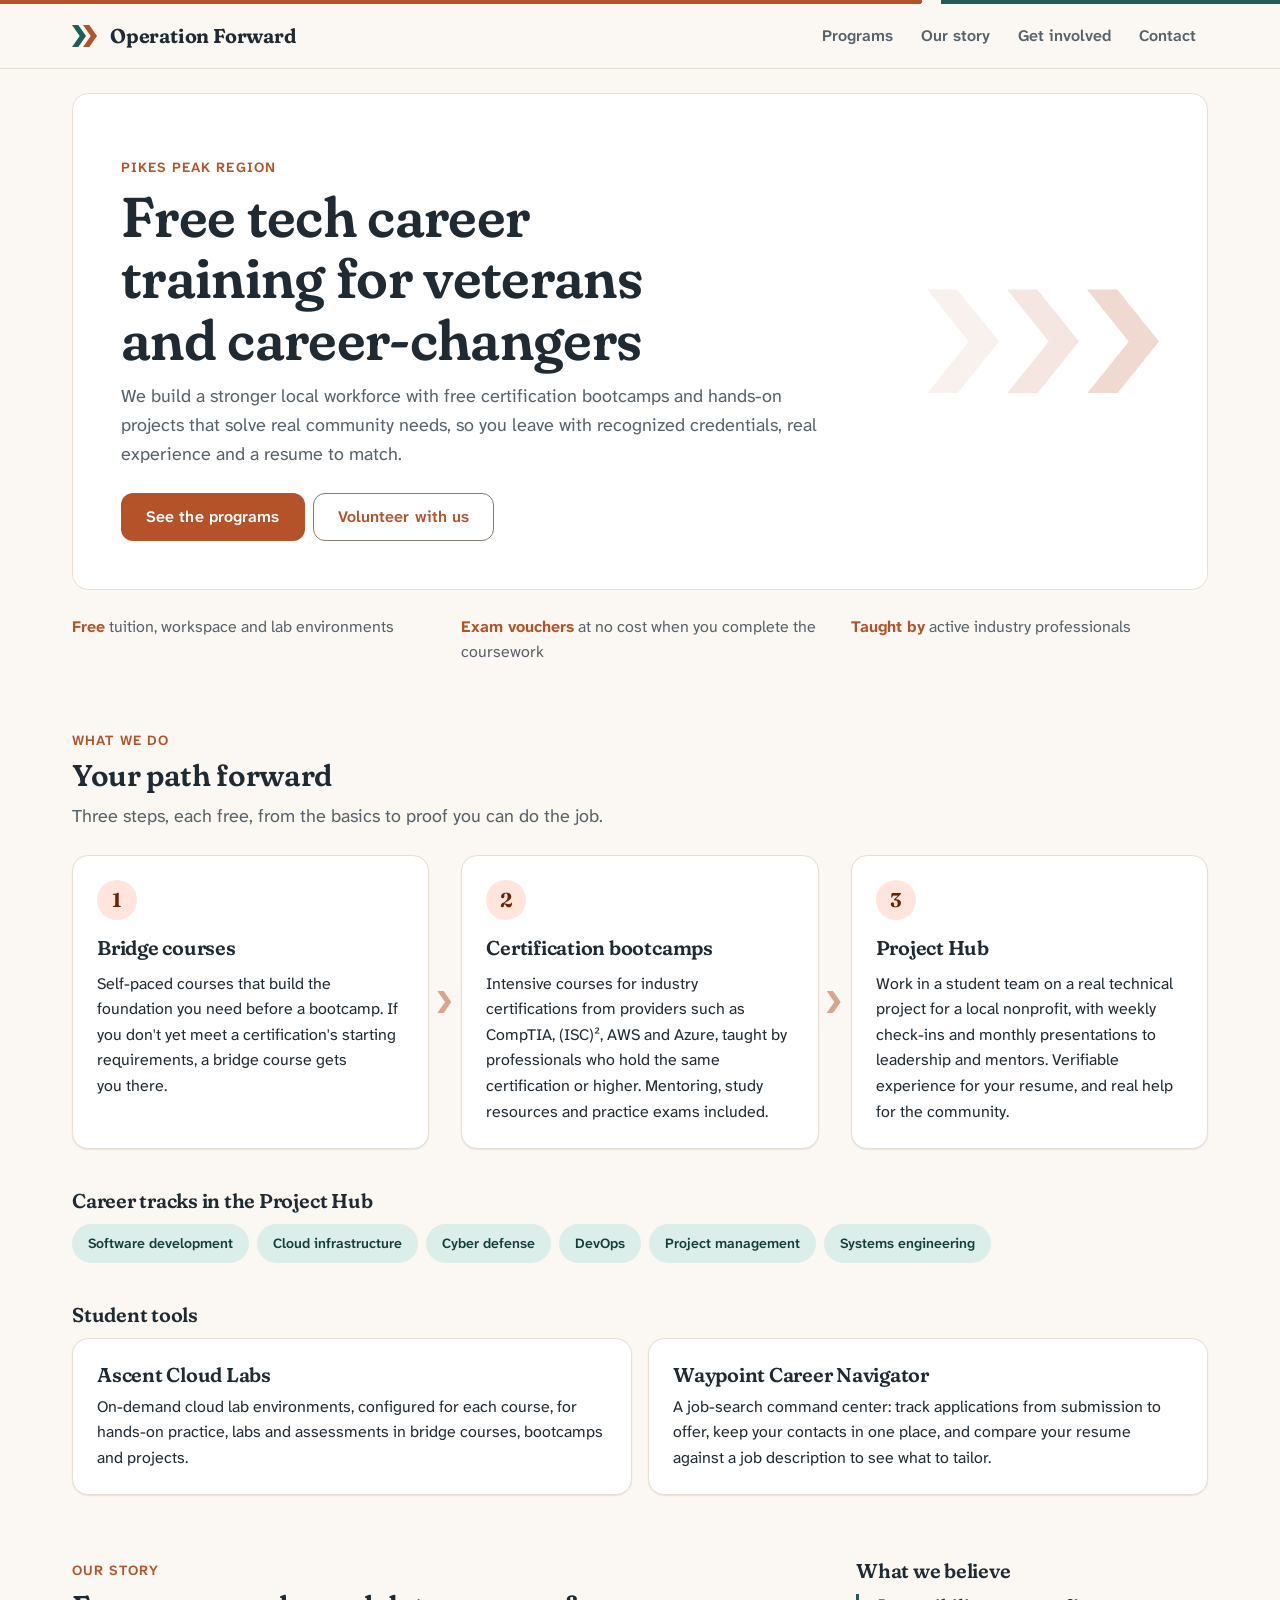
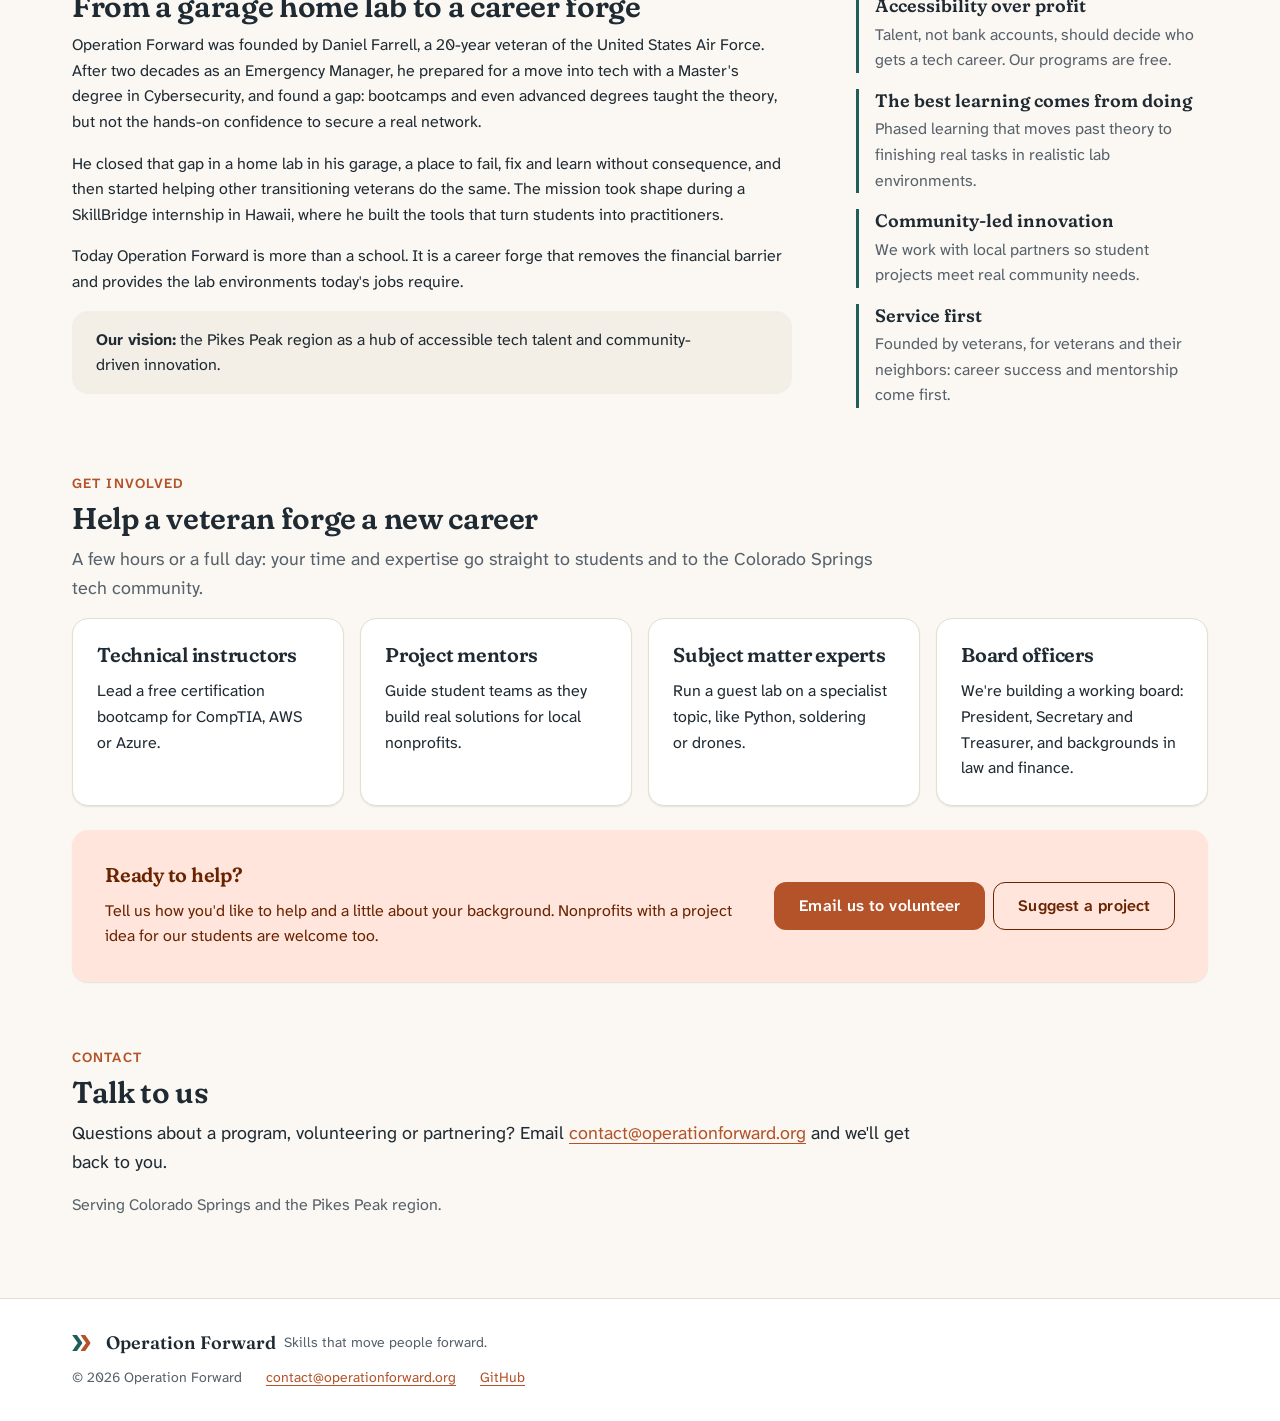
==== index.html @ 0c2f40a9 "Operation Forward website One page in the charity's design system (tokens, components and fonts copi" ====
<!doctype html>
<html lang="en">
<head>
<meta charset="utf-8">
<meta name="viewport" content="width=device-width, initial-scale=1">
<meta http-equiv="Content-Security-Policy" content="default-src 'self'; img-src 'self'; style-src 'self'; font-src 'self'; base-uri 'self'; form-action 'none'">
<title>Operation Forward: free tech career training for veterans</title>
<meta name="description" content="Operation Forward offers free, career-focused technology training to veterans and career-changers in the Pikes Peak region: bridge courses, certification bootcamps and real projects for local nonprofits.">
<meta name="theme-color" content="#FBF8F3" media="(prefers-color-scheme: light)">
<meta name="theme-color" content="#13171B" media="(prefers-color-scheme: dark)">
<meta property="og:type" content="website">
<meta property="og:site_name" content="Operation Forward">
<meta property="og:title" content="Operation Forward: free tech career training for veterans">
<meta property="og:description" content="Free bridge courses, certification bootcamps and real community projects for veterans and career-changers in the Pikes Peak region.">
<meta property="og:image" content="https://operation-forward.github.io/assets/social-card.png">
<meta property="og:image:width" content="1200">
<meta property="og:image:height" content="630">
<meta name="twitter:card" content="summary_large_image">
<link rel="icon" href="favicon.ico" sizes="any">
<link rel="icon" href="assets/app-icon.svg" type="image/svg+xml">
<link rel="apple-touch-icon" href="assets/apple-touch-icon.png">
<link rel="preload" href="assets/fonts/fraunces-latin.woff2" as="font" type="font/woff2" crossorigin>
<link rel="preload" href="assets/fonts/atkinson-next-latin.woff2" as="font" type="font/woff2" crossorigin>
<link rel="stylesheet" href="assets/tokens.css">
<link rel="stylesheet" href="assets/components.css">
<link rel="stylesheet" href="assets/site.css">
</head>
<body>
<a class="skip" href="#main">Skip to content</a>

<header class="lms-header">
  <div class="bar">
    <a class="lms-brand" href="./" aria-label="Operation Forward, home">
      <span class="lms-mark" aria-hidden="true"></span>
      <span class="lms-wordmark">Operation Forward</span>
    </a>
    <nav class="lms-nav" aria-label="Main">
      <ul>
        <li><a href="#programs">Programs</a></li>
        <li><a href="#story">Our story</a></li>
        <li><a href="#get-involved">Get involved</a></li>
        <li><a href="#contact">Contact</a></li>
      </ul>
    </nav>
  </div>
</header>

<main id="main">
  <div class="lms-container">
    <section class="lms-page-header hero" aria-labelledby="title">
      <span class="motif" aria-hidden="true"><i></i><i></i><i></i></span>
      <div class="text">
        <p class="eyebrow">Pikes Peak region</p>
        <h1 id="title" class="display">Free tech career training for veterans and career-changers</h1>
        <p class="lead">We build a stronger local workforce with free certification bootcamps and hands-on
          projects that solve real community needs, so you leave with recognized credentials, real
          experience and a resume to match.</p>
      </div>
      <div class="actions">
        <a class="lms-btn filled big" href="#programs">See the programs</a>
        <a class="lms-btn outlined big" href="#get-involved">Volunteer with us</a>
      </div>
    </section>

    <ul class="facts" aria-label="At a glance">
      <li><strong>Free</strong> tuition, workspace and lab environments</li>
      <li><strong>Exam vouchers</strong> at no cost when you complete the coursework</li>
      <li><strong>Taught by</strong> active industry professionals</li>
    </ul>

    <section id="programs" class="block" aria-labelledby="programs-title">
      <p class="lms-eyebrow">What we do</p>
      <h2 id="programs-title">Your path forward</h2>
      <p class="intro">Three steps, each free, from the basics to proof you can do the job.</p>
      <ol class="path">
        <li class="lms-card step">
          <span class="num" aria-hidden="true">1</span>
          <h3>Bridge courses</h3>
          <p>Self-paced courses that build the foundation you need before a bootcamp. If you don't yet
            meet a certification's starting requirements, a bridge course gets you there.</p>
        </li>
        <li class="lms-card step">
          <span class="num" aria-hidden="true">2</span>
          <h3>Certification bootcamps</h3>
          <p>Intensive courses for industry certifications from providers such as CompTIA, (ISC)², AWS
            and Azure, taught by professionals who hold the same certification or higher. Mentoring,
            study resources and practice exams included.</p>
        </li>
        <li class="lms-card step">
          <span class="num" aria-hidden="true">3</span>
          <h3>Project Hub</h3>
          <p>Work in a student team on a real technical project for a local nonprofit, with weekly
            check-ins and monthly presentations to leadership and mentors. Verifiable experience for your resume,
            and real help for the community.</p>
        </li>
      </ol>

      <div class="tracks">
        <h3>Career tracks in the Project Hub</h3>
        <ul class="chips">
          <li>Software development</li>
          <li>Cloud infrastructure</li>
          <li>Cyber defense</li>
          <li>DevOps</li>
          <li>Project management</li>
          <li>Systems engineering</li>
        </ul>
      </div>

      <div class="tools">
        <h3>Student tools</h3>
        <div class="grid two">
          <article class="lms-card">
            <h4>Ascent Cloud Labs</h4>
            <p>On-demand cloud lab environments, configured for each course, for hands-on practice,
              labs and assessments in bridge courses, bootcamps and projects.</p>
          </article>
          <article class="lms-card">
            <h4>Waypoint Career Navigator</h4>
            <p>A job-search command center: track applications from submission to offer, keep your
              contacts in one place, and compare your resume against a job description to see what
              to tailor.</p>
          </article>
        </div>
      </div>
    </section>

    <section id="story" class="block split" aria-labelledby="story-title">
      <div class="lms-prose">
        <p class="lms-eyebrow">Our story</p>
        <h2 id="story-title">From a garage home lab to a career forge</h2>
        <p>Operation Forward was founded by Daniel Farrell, a 20-year veteran of the United States Air
          Force. After two decades as an Emergency Manager, he prepared for a move into tech with a
          Master's degree in Cybersecurity, and found a gap: bootcamps and even advanced degrees taught
          the theory, but not the hands-on confidence to secure a real network.</p>
        <p>He closed that gap in a home lab in his garage, a place to fail, fix and learn without
          consequence, and then started helping other transitioning veterans do the same. The mission
          took shape during a SkillBridge internship in Hawaii, where he built the tools that turn
          students into practitioners.</p>
        <p>Today Operation Forward is more than a school. It is a career forge that removes the
          financial barrier and provides the lab environments today's jobs require.</p>
        <p class="vision"><strong>Our vision:</strong> the Pikes Peak region as a hub of accessible tech
          talent and community-driven innovation.</p>
      </div>
      <div class="values">
        <h3>What we believe</h3>
        <dl>
          <div><dt>Accessibility over profit</dt><dd>Talent, not bank accounts, should decide who gets a tech career. Our programs are free.</dd></div>
          <div><dt>The best learning comes from doing</dt><dd>Phased learning that moves past theory to finishing real tasks in realistic lab environments.</dd></div>
          <div><dt>Community-led innovation</dt><dd>We work with local partners so student projects meet real community needs.</dd></div>
          <div><dt>Service first</dt><dd>Founded by veterans, for veterans and their neighbors: career success and mentorship come first.</dd></div>
        </dl>
      </div>
    </section>

    <section id="get-involved" class="block" aria-labelledby="involved-title">
      <p class="lms-eyebrow">Get involved</p>
      <h2 id="involved-title">Help a veteran forge a new career</h2>
      <p class="intro">A few hours or a full day: your time and expertise go straight to students and to
        the Colorado Springs tech community.</p>
      <div class="grid four">
        <article class="lms-card">
          <h3>Technical instructors</h3>
          <p>Lead a free certification bootcamp for CompTIA, AWS or Azure.</p>
        </article>
        <article class="lms-card">
          <h3>Project mentors</h3>
          <p>Guide student teams as they build real solutions for local nonprofits.</p>
        </article>
        <article class="lms-card">
          <h3>Subject matter experts</h3>
          <p>Run a guest lab on a specialist topic, like Python, soldering or drones.</p>
        </article>
        <article class="lms-card">
          <h3>Board officers</h3>
          <p>We're building a working board: President, Secretary and Treasurer, and backgrounds in law
            and finance.</p>
        </article>
      </div>
      <div class="cta lms-card">
        <div>
          <h3>Ready to help?</h3>
          <p>Tell us how you'd like to help and a little about your background. Nonprofits with a project
            idea for our students are welcome too.</p>
        </div>
        <div class="actions">
          <a class="lms-btn filled big" href="mailto:contact@operationforward.org?subject=Volunteering%20with%20Operation%20Forward">Email us to volunteer</a>
          <a class="lms-btn outlined big" href="mailto:contact@operationforward.org?subject=Project%20idea%20for%20the%20Project%20Hub">Suggest a project</a>
        </div>
      </div>
    </section>

    <section id="contact" class="block contact" aria-labelledby="contact-title">
      <p class="lms-eyebrow">Contact</p>
      <h2 id="contact-title">Talk to us</h2>
      <p class="big">Questions about a program, volunteering or partnering? Email
        <a href="mailto:contact@operationforward.org">contact@operationforward.org</a> and we'll get back
        to you.</p>
      <p class="lms-muted">Serving Colorado Springs and the Pikes Peak region.</p>
    </section>
  </div>
</main>

<footer class="lms-footer">
  <div class="inner">
    <div class="brand">
      <span class="lms-mark small" aria-hidden="true"></span>
      <span>Operation Forward</span>
      <span class="tagline">Skills that move people forward.</span>
    </div>
    <div class="meta">
      <span>© 2026 Operation Forward</span>
      <a href="mailto:contact@operationforward.org">contact@operationforward.org</a>
      <a href="https://github.com/Operation-Forward">GitHub</a>
    </div>
  </div>
</footer>
</body>
</html>
---- assets/tokens.css ----
/* Operation Forward: generated from system/tokens.json. Do not edit; change tokens.json and regenerate. */

@font-face { font-family: 'Fraunces'; font-style: normal; font-weight: 300 800; font-display: swap; src: url('fonts/fraunces-latin.woff2') format('woff2'); }
@font-face { font-family: 'Atkinson Hyperlegible Next'; font-style: normal; font-weight: 200 800; font-display: swap; src: url('fonts/atkinson-next-latin.woff2') format('woff2'); }
@font-face { font-family: 'Atkinson Hyperlegible Next'; font-style: italic; font-weight: 200 800; font-display: swap; src: url('fonts/atkinson-next-italic-latin.woff2') format('woff2'); }
@font-face { font-family: 'Atkinson Hyperlegible Mono'; font-style: normal; font-weight: 200 800; font-display: swap; src: url('fonts/atkinson-mono-latin.woff2') format('woff2'); }

:root, [data-theme="light"] {
  --lms-paper: #fbf8f3;
  --lms-surface: #ffffff;
  --lms-raised: #ffffff;
  --lms-well: #f3eee6;
  --lms-ink: #1f2a33;
  --lms-muted: #56616b;
  --lms-hairline: #e6ded2;
  --lms-outline: #857a6d;
  --lms-secondary: #1f5e5b;
  --lms-on-secondary: #ffffff;
  --lms-secondary-container: #dceeea;
  --lms-on-secondary-container: #123f3c;
  --lms-success: #2f6b4f;
  --lms-success-container: #e4f2ea;
  --lms-warning: #7a4f00;
  --lms-warning-container: #fff4d6;
  --lms-danger: #a12c2c;
  --lms-on-danger: #ffffff;
  --lms-danger-container: #fbe7e4;
  --lms-on-danger-container: #6e1a1a;
  --lms-inverse-surface: #2a343c;
  --lms-inverse-ink: #f4f0ea;
  --lms-accent: #b4532a;
  --lms-on-accent: #ffffff;
  --lms-accent-container: #ffe5db;
  --lms-on-accent-container: #6a2300;
  --lms-inverse-accent: #e58e6c;
  --lms-focus: var(--lms-accent);
  --lms-shadow-1: 0 1px 2px rgba(31, 42, 51, 0.06), 0 1px 1px rgba(31, 42, 51, 0.04);
  --lms-shadow-2: 0 8px 24px -8px rgba(31, 42, 51, 0.18), 0 2px 6px rgba(31, 42, 51, 0.06);
}
@media (prefers-color-scheme: dark) {
  :root:not([data-theme="light"]) {
    --lms-paper: #13171b;
    --lms-surface: #1b2126;
    --lms-raised: #222a30;
    --lms-well: #2a3238;
    --lms-ink: #ece7e0;
    --lms-muted: #a7afb6;
    --lms-hairline: #2e373e;
    --lms-outline: #7f8992;
    --lms-secondary: #7fc6bf;
    --lms-on-secondary: #0e2624;
    --lms-secondary-container: #1d3b39;
    --lms-on-secondary-container: #cdebe6;
    --lms-success: #8acca8;
    --lms-success-container: #1c3328;
    --lms-warning: #f3c46a;
    --lms-warning-container: #3a2d10;
    --lms-danger: #f4a097;
    --lms-on-danger: #3b0d0b;
    --lms-danger-container: #4a1f1c;
    --lms-on-danger-container: #ffdad5;
    --lms-inverse-surface: #ece7e0;
    --lms-inverse-ink: #1f2a33;
    --lms-accent: #e58e6c;
    --lms-on-accent: #13171b;
    --lms-accent-container: #4c2819;
    --lms-on-accent-container: #ffd3c2;
    --lms-inverse-accent: #ac4b22;
    --lms-focus: var(--lms-accent);
    --lms-shadow-1: 0 1px 2px rgba(31, 42, 51, 0.06), 0 1px 1px rgba(31, 42, 51, 0.04);
    --lms-shadow-2: 0 8px 24px -8px rgba(31, 42, 51, 0.18), 0 2px 6px rgba(31, 42, 51, 0.06);
    color-scheme: dark;
  }
}
:root[data-theme="dark"] {
  --lms-paper: #13171b;
  --lms-surface: #1b2126;
  --lms-raised: #222a30;
  --lms-well: #2a3238;
  --lms-ink: #ece7e0;
  --lms-muted: #a7afb6;
  --lms-hairline: #2e373e;
  --lms-outline: #7f8992;
  --lms-secondary: #7fc6bf;
  --lms-on-secondary: #0e2624;
  --lms-secondary-container: #1d3b39;
  --lms-on-secondary-container: #cdebe6;
  --lms-success: #8acca8;
  --lms-success-container: #1c3328;
  --lms-warning: #f3c46a;
  --lms-warning-container: #3a2d10;
  --lms-danger: #f4a097;
  --lms-on-danger: #3b0d0b;
  --lms-danger-container: #4a1f1c;
  --lms-on-danger-container: #ffdad5;
  --lms-inverse-surface: #ece7e0;
  --lms-inverse-ink: #1f2a33;
  --lms-accent: #e58e6c;
  --lms-on-accent: #13171b;
  --lms-accent-container: #4c2819;
  --lms-on-accent-container: #ffd3c2;
  --lms-inverse-accent: #ac4b22;
  --lms-focus: var(--lms-accent);
  --lms-shadow-1: 0 1px 2px rgba(31, 42, 51, 0.06), 0 1px 1px rgba(31, 42, 51, 0.04);
  --lms-shadow-2: 0 8px 24px -8px rgba(31, 42, 51, 0.18), 0 2px 6px rgba(31, 42, 51, 0.06);
  color-scheme: dark;
}

:root {
  --lms-space-1: 4px;
  --lms-space-2: 8px;
  --lms-space-3: 12px;
  --lms-space-4: 16px;
  --lms-space-5: 20px;
  --lms-space-6: 24px;
  --lms-space-8: 32px;
  --lms-space-10: 40px;
  --lms-space-12: 48px;
  --lms-space-16: 64px;
  --lms-gutter: 16px;
  --lms-header-h: 69px;
  --lms-player-bar-h: 60px;
  --lms-radius-card: 16px;
  --lms-radius-control: 10px;
  --button-shape: 12px;
  --dialog-shape: 20px;
  --focus-shape: 8px;
  --pill: 999px;
  --lms-measure: 72ch;
  --lms-form: 40rem;
  --lms-task: 76rem;
  --lms-page: clamp(1200px, 83.333vw, 2200px);
  --lms-text-xs: 0.8125rem;
  --lms-text-sm: 0.875rem;
  --lms-text-base: 1rem;
  --lms-text-md: 1.125rem;
  --lms-text-lg: 1.25rem;
  --lms-text-xl: 1.5rem;
  --lms-text-2xl: clamp(1.625rem, 1.4rem + 0.8vw, 1.875rem);
  --lms-text-3xl: clamp(2rem, 1.6rem + 1.4vw, 2.625rem);
  --lms-text-4xl: clamp(2.5rem, 1.9rem + 2.4vw, 3.5rem);
  --font-display: Fraunces, Georgia, 'Times New Roman', serif;
  --font-body: 'Atkinson Hyperlegible Next', system-ui, -apple-system, 'Segoe UI', sans-serif;
  --font-mono: 'Atkinson Hyperlegible Mono', ui-monospace, 'SFMono-Regular', Menlo, monospace;
}
.display { font-family: var(--font-display); font-size: 56px; line-height: 1.15; font-weight: 600; letter-spacing: -0.012em; }
.h1 { font-family: var(--font-display); font-size: 42px; line-height: 1.15; font-weight: 600; letter-spacing: -0.012em; }
.h2 { font-family: var(--font-display); font-size: 30px; line-height: 1.15; font-weight: 600; letter-spacing: -0.012em; }
.h3 { font-family: var(--font-display); font-size: 24px; line-height: 1.15; font-weight: 600; letter-spacing: -0.012em; }
.h4 { font-family: var(--font-display); font-size: 20px; line-height: 1.15; font-weight: 600; letter-spacing: -0.012em; }
.wordmark { font-family: var(--font-display); font-size: 20px; line-height: 1.1; font-weight: 650; letter-spacing: -0.01em; }
.lead { font-family: var(--font-body); font-size: 18px; line-height: 1.6; font-weight: 400; }
.body { font-family: var(--font-body); font-size: 16px; line-height: 1.6; font-weight: 400; }
.small { font-family: var(--font-body); font-size: 14px; line-height: 1.5; font-weight: 400; }
.eyebrow { font-family: var(--font-body); font-size: 14px; line-height: 1.4; font-weight: 600; letter-spacing: 0.08em; }
.caption { font-family: var(--font-body); font-size: 13px; line-height: 1.4; font-weight: 700; letter-spacing: 0.06em; }
.code { font-family: var(--font-mono); font-size: 15.2px; line-height: 1.6; font-weight: 400; }
---- assets/components.css ----
/* Operation Forward components.
   Sections marked "from <path>" are copied from Operation-Forward/opfor-lms-frontend@8ac8485 with :host turned into a class.
   Sections marked "rendition" are hand-written static renditions of the Angular Material components as the LMS themes them
   (src/styles/_theme.scss), for pages built without Angular. */

/* ---- Variables the copied rules use (tokens.css supplies colours, spacing, radii, shadows, widths, text sizes) ---- */
:root {
  --lms-font-body: var(--font-body);
  --lms-font-display: var(--font-display);
  --lms-font-mono: var(--font-mono);
  --lms-ease: cubic-bezier(0.2, 0, 0, 1);
  --lms-dur-fast: 150ms;
  --lms-dur: 200ms;
  --lms-dur-slow: 250ms;
}
@media (min-width: 600px) { :root { --lms-gutter: 24px; } }
@media (min-width: 1024px) { :root { --lms-gutter: 32px; } }
@media (min-width: 1680px) { :root { --lms-gutter: 48px; } }
@media (min-width: 2400px) { :root { --lms-gutter: 64px; font-size: 106.25%; } }

/* ---- Base, from src/styles/_base.scss ---- */
*, *::before, *::after { box-sizing: border-box; }
html { -webkit-text-size-adjust: 100%; text-size-adjust: 100%; }
body { margin: 0; background: var(--lms-paper); color: var(--lms-ink); font: 400 var(--lms-text-base) / 1.6 var(--lms-font-body); -webkit-font-smoothing: antialiased; -moz-osx-font-smoothing: grayscale; font-optical-sizing: auto; }
h1, h2, h3, h4 { margin: 0 0 var(--lms-space-3); color: var(--lms-ink); font-family: var(--lms-font-display); font-weight: 600; font-variation-settings: 'SOFT' 100; line-height: 1.15; letter-spacing: -0.012em; text-wrap: balance; }
h1 { font-size: var(--lms-text-3xl); }
h2 { font-size: var(--lms-text-2xl); }
h3 { font-size: var(--lms-text-xl); }
h4 { font-size: var(--lms-text-lg); }
p { margin: 0 0 var(--lms-space-4); text-wrap: pretty; }
a { color: var(--lms-accent); text-decoration-thickness: 1px; text-underline-offset: 0.2em; }
a:hover { text-decoration-thickness: 2px; }
code, kbd, pre, samp { font-family: var(--lms-font-mono); font-size: 0.95em; }
kbd { display: inline-block; min-width: 1.75em; padding: 0.1em 0.45em; border: 1px solid var(--lms-outline); border-bottom-width: 2px; border-radius: 6px; background: var(--lms-surface); color: var(--lms-ink); text-align: center; line-height: 1.4; }
img { max-width: 100%; }
:focus-visible { outline: 3px solid var(--lms-focus); outline-offset: 2px; }
::selection { background: var(--lms-accent-container); color: var(--lms-on-accent-container); }
@media (prefers-reduced-motion: reduce) {
  *, *::before, *::after { animation-duration: 0.01ms !important; animation-iteration-count: 1 !important; transition-duration: 0.01ms !important; scroll-behavior: auto !important; }
}
.lms-container { max-width: var(--lms-page); margin-inline: auto; padding-inline: var(--lms-gutter); }
.lms-container.narrow { max-width: calc(var(--lms-measure) + 2 * var(--lms-gutter)); }
.lms-container.task { max-width: calc(var(--lms-task) + 2 * var(--lms-gutter)); }
.lms-container.full { max-width: none; }
.lms-stack { display: grid; gap: var(--lms-space-4); }
.lms-card { padding: var(--lms-space-6); border: 1px solid var(--lms-hairline); border-radius: var(--lms-radius-card); background: var(--lms-surface); box-shadow: var(--lms-shadow-1); }
.lms-muted { color: var(--lms-muted); }
.lms-prose { max-width: var(--lms-measure); }
.lms-prose p:last-child { margin-bottom: 0; }
.lms-visually-hidden { position: absolute !important; width: 1px; height: 1px; padding: 0; margin: -1px; overflow: hidden; clip: rect(0, 0, 0, 0); white-space: nowrap; border: 0; }
.lms-settings-row { display: grid; gap: var(--lms-space-4) var(--lms-space-10); padding-block: var(--lms-space-8); border-top: 1px solid var(--lms-hairline); }
.lms-settings-row:first-child { border-top: 0; padding-top: var(--lms-space-4); }
.lms-settings-row > .intro h2 { margin-bottom: var(--lms-space-2); font-size: var(--lms-text-lg); }
.lms-settings-row > .intro p { margin: 0; color: var(--lms-muted); font-size: var(--lms-text-sm); }
.lms-settings-row > .fields { display: grid; gap: var(--lms-space-4); align-content: start; min-width: 0; }
@media (min-width: 900px) { .lms-settings-row { grid-template-columns: minmax(0, 20rem) minmax(0, var(--lms-form)); } }
.lms-form { display: grid; gap: var(--lms-space-4); max-width: var(--lms-form); }
.lms-form-actions { display: flex; flex-wrap: wrap; align-items: center; gap: var(--lms-space-3); }

/* ---- Header and footer, from src/app/layout/shell.scss ---- */
.lms-header { position: sticky; top: 0; z-index: 100; background: color-mix(in srgb, var(--lms-paper) 88%, transparent); backdrop-filter: saturate(1.4) blur(10px); border-bottom: 1px solid var(--lms-hairline); }
/* Signature band: accent stripe with a forward-chevron cut into the teal tail. */
.lms-header::before { content: ''; display: block; height: 4px; background: linear-gradient(100deg, var(--lms-accent) 0 72%, transparent 72% 73.5%, var(--lms-secondary) 73.5%); }
.lms-header .bar { display: flex; align-items: center; gap: var(--lms-space-2); max-width: var(--lms-page); min-height: 64px; margin-inline: auto; padding-inline: var(--lms-gutter); }
.lms-brand { display: inline-flex; align-items: center; gap: var(--lms-space-3); min-height: 44px; margin-inline-end: var(--lms-space-4); color: var(--lms-ink); text-decoration: none; }
.lms-wordmark { font: 650 1.25rem / 1.1 var(--lms-font-display); font-variation-settings: 'SOFT' 100; letter-spacing: -0.01em; }
.lms-mark { position: relative; flex: none; width: 26px; height: 22px; }
.lms-mark::before, .lms-mark::after { content: ''; position: absolute; inset-block: 0; width: 14px; clip-path: polygon(0 0, 45% 0, 100% 50%, 45% 100%, 0 100%, 55% 50%); }
.lms-mark::before { left: 0; background: var(--lms-secondary); }
.lms-mark::after { left: 11px; background: var(--lms-accent); }
.lms-mark.small { transform: scale(0.75); transform-origin: left center; }
.lms-nav ul { display: flex; gap: var(--lms-space-1); margin: 0; padding: 0; list-style: none; }
.lms-nav a { position: relative; display: inline-flex; align-items: center; gap: var(--lms-space-2); min-height: 44px; padding-inline: var(--lms-space-3); border-radius: var(--lms-radius-control); color: var(--lms-muted); font-weight: 600; text-decoration: none; transition: color var(--lms-dur-fast) var(--lms-ease), background-color var(--lms-dur-fast) var(--lms-ease); }
.lms-nav a:hover { color: var(--lms-ink); background: var(--lms-well); }
.lms-nav a[aria-current="page"] { color: var(--lms-ink); }
.lms-nav a[aria-current="page"]::after { content: ''; position: absolute; inset-inline: var(--lms-space-3); bottom: -10px; height: 3px; border-radius: 3px 3px 0 0; background: var(--lms-accent); }
.lms-header .actions { display: flex; align-items: center; gap: var(--lms-space-1); margin-inline-start: auto; }
.lms-footer { border-top: 1px solid var(--lms-hairline); background: var(--lms-surface); color: var(--lms-muted); font-size: var(--lms-text-sm); }
.lms-footer .inner { display: grid; gap: var(--lms-space-3); max-width: var(--lms-page); margin-inline: auto; padding: var(--lms-space-8) var(--lms-gutter); }
.lms-footer .brand { display: flex; flex-wrap: wrap; align-items: center; gap: var(--lms-space-2); color: var(--lms-ink); font: 600 var(--lms-text-md) / 1.3 var(--lms-font-display); }
.lms-footer .tagline { color: var(--lms-muted); font: 400 var(--lms-text-sm) / 1.4 var(--lms-font-body); }
.lms-footer .meta { display: flex; flex-wrap: wrap; align-items: center; gap: var(--lms-space-2) var(--lms-space-6); }

/* ---- Page header, from src/app/shared/page-header.ts ---- */
.lms-page-header { position: relative; display: flex; flex-wrap: wrap; align-items: flex-end; justify-content: space-between; gap: var(--lms-space-4); padding-block: var(--lms-space-8) var(--lms-space-6); }
.lms-page-header.hero { padding: var(--lms-space-10) var(--lms-space-6) var(--lms-space-8); margin-block-start: var(--lms-space-6); border-radius: var(--lms-radius-card); background: var(--lms-surface); border: 1px solid var(--lms-hairline); overflow: hidden; isolation: isolate; }
.lms-page-header .motif { position: absolute; top: var(--lms-space-6); inset-inline-end: var(--lms-space-6); z-index: -1; display: flex; gap: var(--lms-space-1); }
.lms-page-header .motif i { width: 2.25rem; height: 3.25rem; background: var(--lms-accent); clip-path: polygon(0 0, 42% 0, 100% 50%, 42% 100%, 0 100%, 58% 50%); }
.lms-page-header .motif i:nth-child(1) { opacity: 0.08; }
.lms-page-header .motif i:nth-child(2) { opacity: 0.14; }
.lms-page-header .motif i:nth-child(3) { opacity: 0.22; }
@media (max-width: 599.98px) { .lms-page-header .motif { display: none; } }
.lms-page-header .text { max-width: 72ch; }
.lms-page-header h1 { margin: 0; outline: none; }
.lms-page-header .eyebrow, .lms-eyebrow { margin: 0 0 var(--lms-space-2); font-size: var(--lms-text-sm); font-weight: 600; letter-spacing: 0.08em; text-transform: uppercase; color: var(--lms-accent); }
.lms-page-header .lead { margin: var(--lms-space-3) 0 0; font-size: var(--lms-text-md); color: var(--lms-muted); }
.lms-page-header .actions { display: flex; flex-wrap: wrap; gap: var(--lms-space-2); }

/* ---- Empty state, from src/app/shared/empty-state.ts ---- */
.lms-empty { display: grid; justify-items: center; text-align: center; gap: var(--lms-space-2); padding: var(--lms-space-12) var(--lms-space-6); border: 1px dashed var(--lms-outline); border-radius: var(--lms-radius-card); background: var(--lms-surface); }
.lms-empty .badge { display: grid; place-items: center; width: 56px; height: 56px; margin-block-end: var(--lms-space-2); border-radius: 50%; background: var(--lms-accent-container); color: var(--lms-on-accent-container); }
.lms-empty h2 { margin: 0; font-size: var(--lms-text-xl); }
.lms-empty p { margin: 0; max-width: 48ch; color: var(--lms-muted); }
.lms-empty .actions { display: flex; flex-wrap: wrap; justify-content: center; gap: var(--lms-space-2); margin-block-start: var(--lms-space-3); }

/* ---- Progress, from src/app/shared/progress.ts (the fill width is a <progress> value here, so no inline style) ---- */
progress.lms-progress { appearance: none; display: block; width: 100%; height: 10px; border: 0; border-radius: 999px; background: var(--lms-well); box-shadow: inset 0 0 0 1px var(--lms-outline); overflow: hidden; color: var(--lms-accent); }
progress.lms-progress::-webkit-progress-bar { background: var(--lms-well); border-radius: 999px; }
progress.lms-progress::-webkit-progress-value { background: var(--lms-accent); clip-path: polygon(0 0, calc(100% - 6px) 0, 100% 50%, calc(100% - 6px) 100%, 0 100%); transition: width var(--lms-dur-slow) var(--lms-ease); }
progress.lms-progress::-moz-progress-bar { background: var(--lms-accent); clip-path: polygon(0 0, calc(100% - 6px) 0, 100% 50%, calc(100% - 6px) 100%, 0 100%); }
.lms-progress-label { display: flex; justify-content: space-between; gap: var(--lms-space-3); margin-bottom: var(--lms-space-2); font-size: var(--lms-text-sm); color: var(--lms-muted); font-variant-numeric: tabular-nums; }

/* ---- Pager, from src/app/shared/pager.ts ---- */
.lms-pager { display: flex; flex-wrap: wrap; align-items: center; gap: var(--lms-space-3) var(--lms-space-5); margin-block-start: var(--lms-space-4); color: var(--lms-muted); font-size: var(--lms-text-sm); font-variant-numeric: tabular-nums; }
.lms-pager .size { display: inline-flex; align-items: center; gap: var(--lms-space-2); }
.lms-pager select { min-height: 40px; padding: 0 var(--lms-space-3); border: 1px solid var(--lms-outline); border-radius: var(--lms-radius-control); background: var(--lms-surface); color: var(--lms-ink); font: inherit; }
.lms-pager .buttons { display: flex; flex-wrap: wrap; align-items: center; gap: var(--lms-space-2) var(--lms-space-3); margin-inline-start: auto; }

/* ---- Generated course cover, from src/app/catalog/course-cover.ts (shown when a course has no image; .v1 teal, .v2 warning, .v3 success) ---- */
.lms-cover { position: relative; display: block; aspect-ratio: 16 / 9; overflow: hidden; background: var(--c-bg); color: var(--c-fg); isolation: isolate; container-type: inline-size; --c-bg: var(--lms-accent-container); --c-fg: var(--lms-accent); }
.lms-cover.v1 { --c-bg: var(--lms-secondary-container); --c-fg: var(--lms-secondary); }
.lms-cover.v2 { --c-bg: var(--lms-warning-container); --c-fg: var(--lms-warning); }
.lms-cover.v3 { --c-bg: var(--lms-success-container); --c-fg: var(--lms-success); }
.lms-cover .pattern { position: absolute; inset: 0; opacity: 0.09; background: linear-gradient(135deg, var(--c-fg) 25%, transparent 25%) -24px 0 / 48px 48px, linear-gradient(225deg, var(--c-fg) 25%, transparent 25%) -24px 0 / 48px 48px, linear-gradient(315deg, var(--c-fg) 25%, transparent 25%) 0 0 / 48px 48px, linear-gradient(45deg, var(--c-fg) 25%, transparent 25%) 0 0 / 48px 48px; }
.lms-cover .mark { position: absolute; inset-block-end: 14%; inset-inline-end: 8%; display: flex; gap: 6%; width: 34%; height: 46%; }
.lms-cover .mark i { flex: 1; background: var(--c-fg); clip-path: polygon(0 0, 42% 0, 100% 50%, 42% 100%, 0 100%, 58% 50%); }
.lms-cover .mark i:nth-child(1) { opacity: 0.35; }
.lms-cover .mark i:nth-child(2) { opacity: 0.6; }
.lms-cover .initial { position: absolute; inset-block-start: 10%; inset-inline-start: 7%; font: 600 clamp(2rem, 18cqi, 4.5rem) / 1 var(--lms-font-display); font-variation-settings: 'SOFT' 100; opacity: 0.85; }

/* ---- Course card, from src/app/catalog/course-card.ts ---- */
.lms-course-card { position: relative; display: flex; flex-direction: column; height: 100%; border: 1px solid var(--lms-hairline); border-radius: var(--lms-radius-card); background: var(--lms-surface); box-shadow: var(--lms-shadow-1); overflow: hidden; transition: border-color var(--lms-dur-fast) var(--lms-ease), box-shadow var(--lms-dur) var(--lms-ease), transform var(--lms-dur) var(--lms-ease); }
.lms-course-card:hover { border-color: var(--lms-outline); box-shadow: var(--lms-shadow-2); transform: translateY(-2px); }
.lms-course-card:focus-within { outline: 3px solid var(--lms-focus); outline-offset: 2px; }
@media (prefers-reduced-motion: reduce) { .lms-course-card:hover { transform: none; } }
.lms-course-card .enrolled { position: absolute; top: var(--lms-space-3); inset-inline-start: var(--lms-space-3); display: inline-flex; align-items: center; gap: var(--lms-space-1); padding: 2px var(--lms-space-3) 2px var(--lms-space-2); border-radius: 999px; background: var(--lms-surface); color: var(--lms-success); box-shadow: var(--lms-shadow-1); font-size: var(--lms-text-xs); font-weight: 700; }
.lms-course-card .body { display: flex; flex: 1; flex-direction: column; gap: var(--lms-space-2); padding: var(--lms-space-4) var(--lms-space-5) var(--lms-space-5); }
.lms-course-card .eyebrow { display: flex; flex-wrap: wrap; gap: var(--lms-space-1) var(--lms-space-2); margin: 0; color: var(--lms-muted); font-size: var(--lms-text-xs); font-weight: 700; letter-spacing: 0.06em; text-transform: uppercase; }
.lms-course-card .level { color: var(--lms-accent); }
.lms-course-card h3 { margin: 0; font-size: var(--lms-text-lg); }
.lms-course-card h3 a { color: var(--lms-ink); text-decoration: none; }
.lms-course-card h3 a::after { content: ''; position: absolute; inset: 0; }
.lms-course-card h3 a:focus-visible { outline: none; }
.lms-course-card .summary { display: -webkit-box; margin: 0; overflow: hidden; color: var(--lms-muted); font-size: var(--lms-text-sm); -webkit-line-clamp: 3; -webkit-box-orient: vertical; }
.lms-pace { display: inline-flex; align-self: flex-start; align-items: center; gap: var(--lms-space-1); margin: 0; padding: 1px var(--lms-space-2); border-radius: 999px; background: var(--lms-well); color: var(--lms-muted); font-size: var(--lms-text-xs); font-weight: 700; }
.lms-pace.classes { background: var(--lms-secondary-container); color: var(--lms-on-secondary-container); }
.lms-course-card .facts { display: flex; flex-wrap: wrap; gap: var(--lms-space-1) var(--lms-space-4); margin: auto 0 0; padding: var(--lms-space-2) 0 0; list-style: none; color: var(--lms-muted); font-size: var(--lms-text-sm); }
.lms-course-card .facts li { display: inline-flex; align-items: center; gap: var(--lms-space-1); }
.lms-icon { width: 20px; height: 20px; flex: none; fill: currentColor; }
.lms-icon.sm { width: 16px; height: 16px; }

/* ---- Buttons: rendition of mat-flat / stroked / tonal / text buttons with the LMS overrides (12px shape) ---- */
.lms-btn { display: inline-flex; align-items: center; justify-content: center; gap: var(--lms-space-2); min-height: 40px; padding: 0 var(--lms-space-6); border: 1px solid transparent; border-radius: 12px; background: transparent; color: var(--lms-accent); font: 600 var(--lms-text-sm) / 20px var(--lms-font-body); letter-spacing: 0.006em; text-decoration: none; cursor: pointer; transition: background-color var(--lms-dur-fast) var(--lms-ease), box-shadow var(--lms-dur-fast) var(--lms-ease); }
.lms-btn.filled { background: var(--lms-accent); color: var(--lms-on-accent); }
.lms-btn.filled:hover { box-shadow: var(--lms-shadow-1); background: color-mix(in srgb, var(--lms-accent) 92%, var(--lms-on-accent)); }
.lms-btn.outlined { border-color: var(--lms-outline); }
.lms-btn.outlined:hover, .lms-btn.text:hover { background: color-mix(in srgb, var(--lms-accent) 8%, transparent); }
.lms-btn.tonal { background: var(--lms-secondary-container); color: var(--lms-on-secondary-container); }
.lms-btn.text { padding-inline: var(--lms-space-3); }
.lms-btn.danger.filled { background: var(--lms-danger); color: var(--lms-on-danger); }
.lms-btn.danger.outlined { border-color: var(--lms-danger); color: var(--lms-danger); }
.lms-btn.block { width: 100%; min-height: 48px; font-size: var(--lms-text-base); }
.lms-btn:disabled { background: color-mix(in srgb, var(--lms-ink) 12%, transparent); border-color: transparent; color: color-mix(in srgb, var(--lms-ink) 38%, transparent); cursor: not-allowed; box-shadow: none; }
.lms-icon-btn { display: inline-grid; place-items: center; width: 44px; height: 44px; border: 0; border-radius: 50%; background: transparent; color: var(--lms-muted); cursor: pointer; }
.lms-icon-btn:hover { background: var(--lms-well); color: var(--lms-ink); }

/* ---- Form field: rendition of mat-form-field appearance="outline" (10px shape) ---- */
.lms-field { position: relative; display: grid; gap: 4px; }
.lms-field .box { position: relative; display: flex; align-items: center; min-height: 56px; border: 1px solid var(--lms-outline); border-radius: var(--lms-radius-control); background: var(--lms-surface); }
.lms-field .box:focus-within { border-color: var(--lms-accent); box-shadow: inset 0 0 0 1px var(--lms-accent); }
.lms-field label { position: absolute; top: -9px; inset-inline-start: 12px; padding-inline: 4px; background: var(--lms-surface); color: var(--lms-muted); font-size: 12px; line-height: 16px; }
.lms-field .box:focus-within + label, .lms-field .box:focus-within label { color: var(--lms-accent); }
.lms-field input, .lms-field select, .lms-field textarea { flex: 1; min-width: 0; height: 54px; padding: 0 16px; border: 0; background: transparent; color: var(--lms-ink); font: 400 var(--lms-text-base) / 24px var(--lms-font-body); outline: none; }
.lms-field textarea { height: auto; min-height: 96px; padding-block: 14px; resize: vertical; }
.lms-field .suffix { padding-inline-end: 12px; color: var(--lms-muted); }
.lms-field .hint, .lms-field .error { margin: 0; padding-inline: 16px; font-size: 12px; line-height: 16px; color: var(--lms-muted); }
.lms-field .error { color: var(--lms-danger); font-weight: 600; }
.lms-field.invalid .box { border-color: var(--lms-danger); box-shadow: inset 0 0 0 1px var(--lms-danger); }
.lms-field.invalid label { color: var(--lms-danger); }

/* ---- Chips: rendition of mat-chip-option (filter chips) ---- */
.lms-chips { display: flex; flex-wrap: wrap; gap: var(--lms-space-2); margin: 0; padding: 0; list-style: none; }
.lms-chip { display: inline-flex; align-items: center; gap: var(--lms-space-2); min-height: 32px; padding: 0 12px; border: 1px solid var(--lms-outline); border-radius: 8px; background: transparent; color: var(--lms-muted); font: 600 var(--lms-text-sm) / 20px var(--lms-font-body); cursor: pointer; }
.lms-chip:hover { background: color-mix(in srgb, var(--lms-ink) 6%, transparent); }
.lms-chip[aria-selected="true"] { border-color: transparent; background: var(--lms-secondary-container); color: var(--lms-on-secondary-container); }
.lms-chip .n { font-variant-numeric: tabular-nums; }
.lms-filter-label { margin: 0 0 var(--lms-space-2); color: var(--lms-muted); font-size: var(--lms-text-xs); font-weight: 700; letter-spacing: 0.06em; text-transform: uppercase; }

/* ---- Dialog: rendition of mat-dialog (20px shape, Fraunces title) ---- */
.lms-dialog { width: min(560px, calc(100vw - 32px)); padding: 0; border: 0; border-radius: 20px; background: var(--lms-raised); color: var(--lms-ink); box-shadow: var(--lms-shadow-2); }
.lms-dialog::backdrop { background: rgb(19 23 27 / 50%); }
.lms-dialog form { margin: 0; }
.lms-dialog h2 { margin: 0; padding: var(--lms-space-6) var(--lms-space-6) var(--lms-space-2); font-size: var(--lms-text-xl); }
.lms-dialog .content { padding: 0 var(--lms-space-6); color: var(--lms-muted); }
.lms-dialog .content p { margin: 0; }
.lms-dialog .actions { display: flex; flex-wrap: wrap; justify-content: flex-end; gap: var(--lms-space-2); padding: var(--lms-space-6); }

/* ---- Toast: rendition of mat-snack-bar (12px shape, inverse colours) ---- */
.lms-toast { display: flex; align-items: center; gap: var(--lms-space-3); max-width: 36rem; min-height: 48px; padding: 6px 8px 6px 16px; border-radius: 12px; background: var(--lms-inverse-surface); color: var(--lms-inverse-ink); box-shadow: var(--lms-shadow-2); font-size: var(--lms-text-sm); line-height: 20px; }
.lms-toast p { margin: 0; flex: 1; }
.lms-toast .lms-btn { color: var(--lms-inverse-accent); padding-inline: var(--lms-space-3); }
.lms-toast.error { background: var(--lms-danger-container); color: var(--lms-on-danger-container); }
.lms-toast.error .lms-btn { color: var(--lms-on-danger-container); }

/* ---- Offline banner, from src/app/shared/offline-banner.ts ---- */
.lms-offline { display: flex; align-items: center; justify-content: center; gap: var(--lms-space-2); margin: 0; padding: var(--lms-space-2) var(--lms-space-4); background: var(--lms-warning-container); color: var(--lms-warning); font-weight: 600; text-align: center; }

/* ---- Error state, from src/app/shared/error-state.ts (.gate = a lock notice such as "class not started") ---- */
.lms-error-state { display: flex; gap: var(--lms-space-4); padding: var(--lms-space-6); border-radius: var(--lms-radius-card); background: var(--lms-surface); border: 1px solid var(--lms-hairline); border-inline-start: 4px solid var(--lms-danger); }
.lms-error-state .icon { flex: none; color: var(--lms-danger); }
.lms-error-state.gate { border-inline-start-color: var(--lms-accent); }
.lms-error-state.gate .icon { color: var(--lms-accent); }
.lms-error-state h2 { margin: 0 0 var(--lms-space-1); font-size: var(--lms-text-lg); }
.lms-error-state p { margin: 0; color: var(--lms-muted); }
.lms-error-state .actions { display: flex; flex-wrap: wrap; align-items: center; gap: var(--lms-space-3); margin-block-start: var(--lms-space-4); }
.lms-error-state .ref { font-size: var(--lms-text-sm); color: var(--lms-muted); }

/* ---- Preview frame helper ---- */
.pv { padding: var(--lms-space-6); display: grid; gap: var(--lms-space-5); }
.pv-row { display: flex; flex-wrap: wrap; align-items: center; gap: var(--lms-space-3); }
---- assets/site.css ----
/* Site layout on top of the design system (tokens.css + components.css, copied from
   Operation-Forward/opfor-design). Only what the components don't already cover. */

html { scroll-padding-top: calc(var(--lms-header-h) + var(--lms-space-4)); scroll-behavior: smooth; }

.skip { position: absolute; top: var(--lms-space-2); left: var(--lms-space-2); z-index: 200; padding: var(--lms-space-2) var(--lms-space-4); border-radius: 12px; background: var(--lms-accent); color: var(--lms-on-accent); font-weight: 600; transform: translateY(-200%); }
.skip:focus { transform: none; }

/* Header: brand and nav share a row on wide screens, stack on phones (and stop sticking there). */
.lms-header .bar { flex-wrap: wrap; }
.lms-nav ul { flex-wrap: wrap; }
.lms-nav { margin-inline-start: auto; }
@media (max-width: 719px) {
  .lms-header { position: static; }
  .lms-header .bar { padding-block: var(--lms-space-2); }
  .lms-nav { margin-inline: calc(-1 * var(--lms-space-3)) 0; }
}

/* Hero */
.lms-page-header.hero { flex-direction: column; align-items: flex-start; gap: var(--lms-space-6); padding: var(--lms-space-12) var(--lms-space-6) var(--lms-space-10); }
.lms-page-header h1.display { font-size: clamp(2rem, 1.3rem + 3vw, 3.5rem); line-height: 1.1; max-width: 22ch; }
.lms-page-header .lead { max-width: 60ch; }
@media (min-width: 900px) {
  .lms-page-header.hero { padding: var(--lms-space-16) var(--lms-space-12) var(--lms-space-12); }
  .lms-page-header .motif { top: 50%; inset-inline-end: var(--lms-space-12); transform: translateY(-50%); gap: var(--lms-space-2); }
  .lms-page-header .motif i { width: 4.5rem; height: 6.5rem; }
}
@media (max-width: 599px) { .lms-page-header .motif { display: none; } }

.lms-btn.big { min-height: 48px; font-size: var(--lms-text-base); }

.facts { display: grid; gap: var(--lms-space-3) var(--lms-space-8); margin: var(--lms-space-6) 0 0; padding: 0; list-style: none; color: var(--lms-muted); }
.facts strong { color: var(--lms-accent); }
@media (min-width: 900px) { .facts { grid-template-columns: repeat(3, minmax(0, 1fr)); } }

/* Sections */
.block { padding-block: var(--lms-space-16) 0; }
.block:last-child { padding-block-end: var(--lms-space-16); }
.block h2 { margin-bottom: var(--lms-space-2); }
.intro { max-width: var(--lms-measure); color: var(--lms-muted); font-size: var(--lms-text-md); }
.block h3 { font-size: var(--lms-text-lg); }
.block h4 { margin-bottom: var(--lms-space-2); }
.lms-card p:last-child, .values dd:last-child { margin-bottom: 0; }

.grid { display: grid; gap: var(--lms-space-4); }
@media (min-width: 720px) { .grid.two, .grid.four { grid-template-columns: repeat(2, minmax(0, 1fr)); } }
@media (min-width: 1200px) { .grid.four { grid-template-columns: repeat(4, minmax(0, 1fr)); } }

/* The path: three steps joined by forward chevrons. */
.path { display: grid; gap: var(--lms-space-8); margin: var(--lms-space-6) 0 0; padding: 0; list-style: none; }
.step { position: relative; }
.step .num { display: inline-grid; place-items: center; width: 40px; height: 40px; margin-bottom: var(--lms-space-4); border-radius: var(--pill); background: var(--lms-accent-container); color: var(--lms-on-accent-container); font: 650 var(--lms-text-lg) / 1 var(--lms-font-display); }
@media (min-width: 900px) {
  .path { grid-template-columns: repeat(3, minmax(0, 1fr)); }
  .step:not(:last-child)::after { content: ''; position: absolute; top: 50%; right: calc(-1 * var(--lms-space-8) / 2 - 7px); width: 14px; height: 22px; background: var(--lms-accent); opacity: 0.5; transform: translateY(-50%); clip-path: polygon(0 0, 45% 0, 100% 50%, 45% 100%, 0 100%, 55% 50%); }
}

.tracks, .tools { margin-top: var(--lms-space-10); }
.chips { display: flex; flex-wrap: wrap; gap: var(--lms-space-2); margin: 0; padding: 0; list-style: none; }
.chips li { padding: var(--lms-space-2) var(--lms-space-4); border-radius: var(--pill); background: var(--lms-secondary-container); color: var(--lms-on-secondary-container); font-weight: 600; font-size: var(--lms-text-sm); }

/* Story and values side by side once there is room: wide screens add columns, not longer lines. */
.split { display: grid; gap: var(--lms-space-10); }
@media (min-width: 1100px) { .split { grid-template-columns: minmax(0, var(--lms-measure)) minmax(0, 1fr); align-items: start; gap: var(--lms-space-16); } }
.vision { padding: var(--lms-space-4) var(--lms-space-6); border-radius: var(--lms-radius-card); background: var(--lms-well); }
.values dl { display: grid; gap: var(--lms-space-4); margin: 0; }
.values dl > div { padding-inline-start: var(--lms-space-4); border-inline-start: 3px solid var(--lms-secondary); }
.values dt { font: 600 var(--lms-text-md) / 1.3 var(--lms-font-display); font-variation-settings: 'SOFT' 100; }
.values dd { margin: var(--lms-space-1) 0 0; color: var(--lms-muted); }

.cta { display: grid; gap: var(--lms-space-4); margin-top: var(--lms-space-6); background: var(--lms-accent-container); border-color: transparent; }
.cta h3, .cta p { color: var(--lms-on-accent-container); }
.cta .lms-btn.outlined { color: var(--lms-on-accent-container); border-color: currentColor; }
.cta .actions { display: flex; flex-wrap: wrap; gap: var(--lms-space-2); align-content: center; }
@media (min-width: 900px) { .cta { grid-template-columns: minmax(0, 1fr) auto; align-items: center; padding: var(--lms-space-8); } }

.contact p { max-width: var(--lms-measure); }
.contact .big { font-size: var(--lms-text-md); }
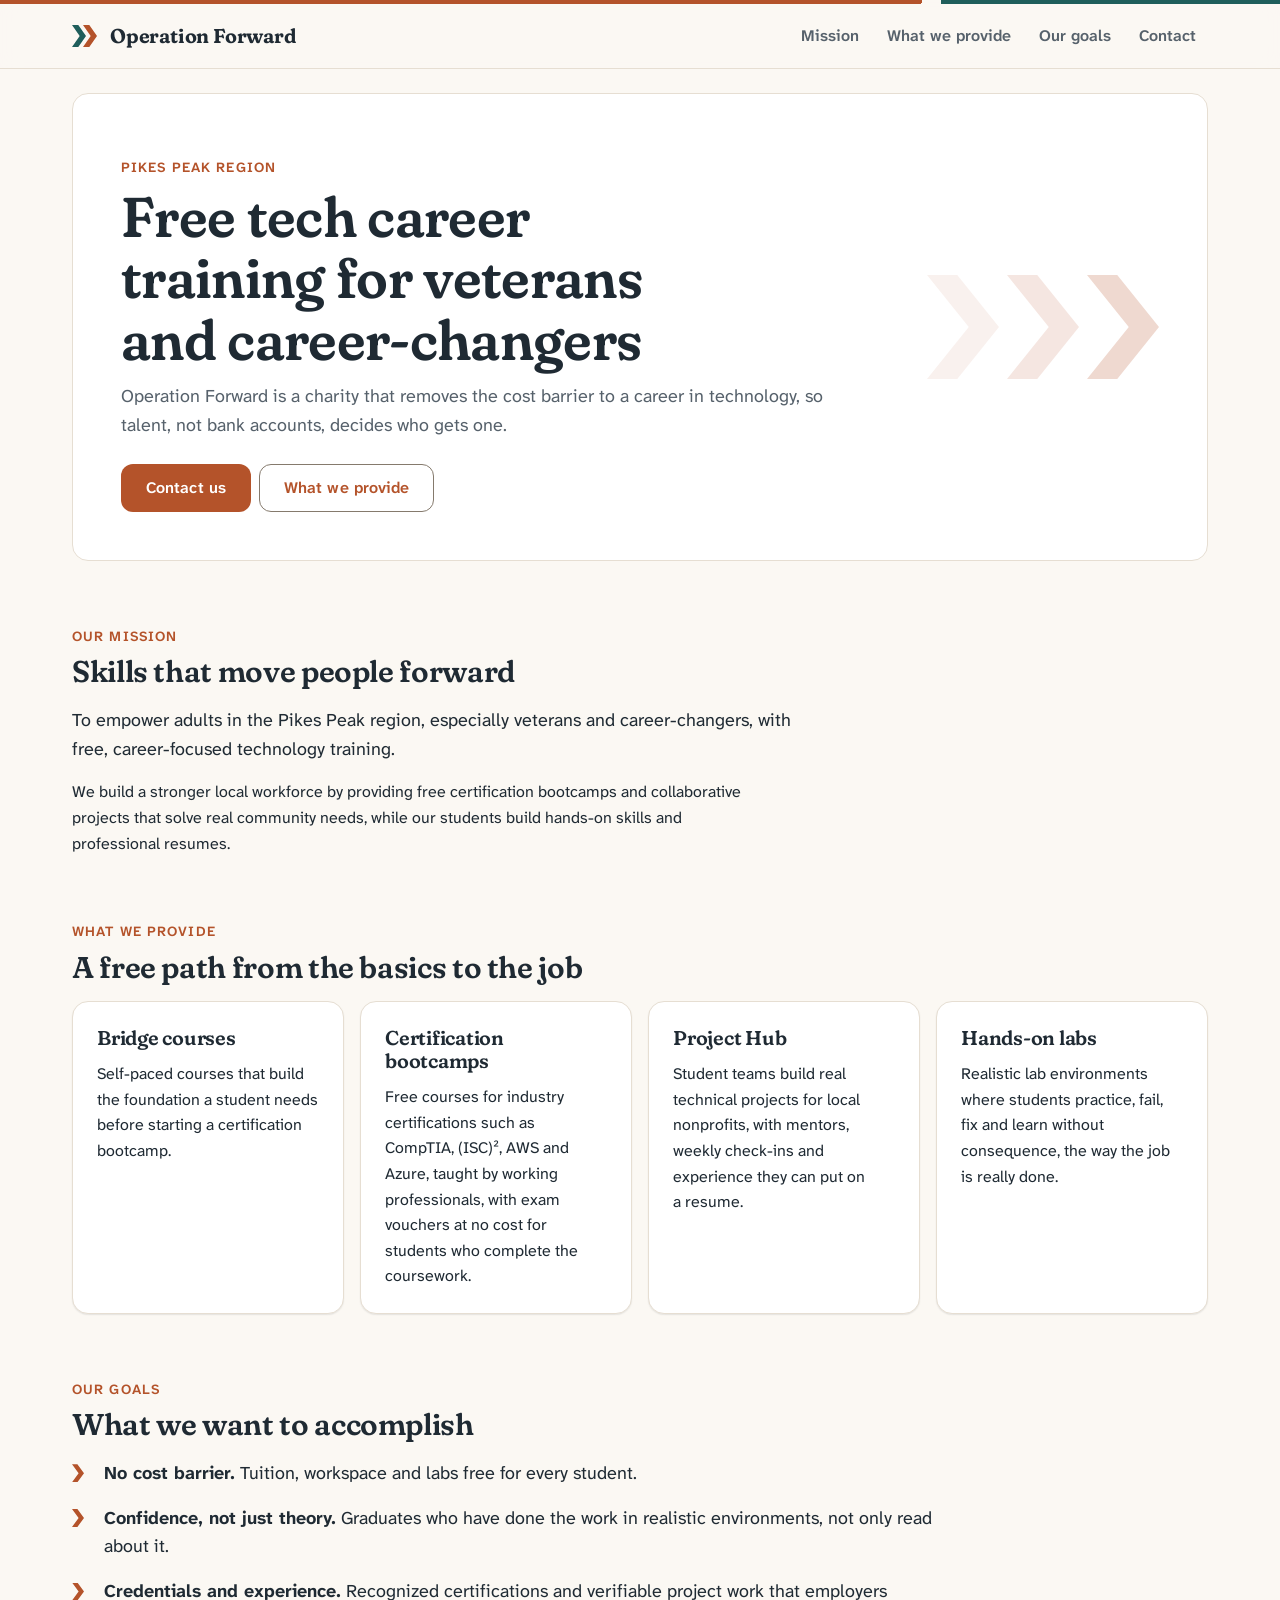
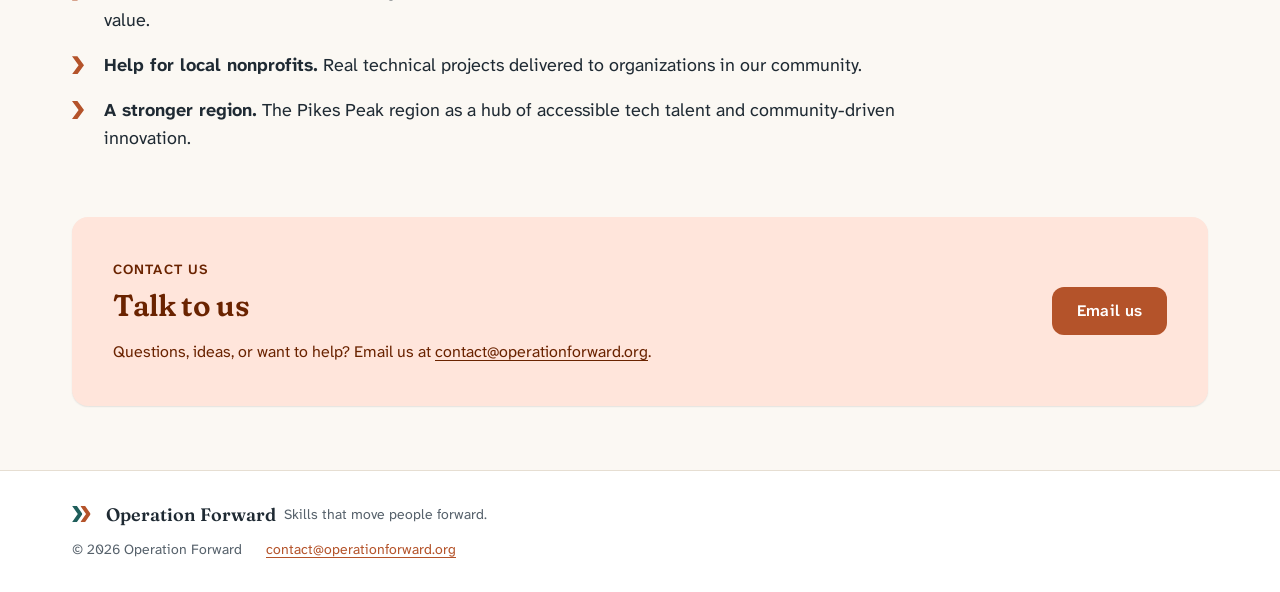
==== commit 70492c21: "Simplify the site to mission, what we provide, goals and contact Owner: the website should be the ba" ====
--- a/index.html
+++ b/index.html
@@ -5,13 +5,13 @@
 <meta name="viewport" content="width=device-width, initial-scale=1">
 <meta http-equiv="Content-Security-Policy" content="default-src 'self'; img-src 'self'; style-src 'self'; font-src 'self'; base-uri 'self'; form-action 'none'">
 <title>Operation Forward: free tech career training for veterans</title>
-<meta name="description" content="Operation Forward offers free, career-focused technology training to veterans and career-changers in the Pikes Peak region: bridge courses, certification bootcamps and real projects for local nonprofits.">
+<meta name="description" content="Operation Forward is a charity offering free, career-focused technology training to veterans and career-changers in the Pikes Peak region.">
 <meta name="theme-color" content="#FBF8F3" media="(prefers-color-scheme: light)">
 <meta name="theme-color" content="#13171B" media="(prefers-color-scheme: dark)">
 <meta property="og:type" content="website">
 <meta property="og:site_name" content="Operation Forward">
 <meta property="og:title" content="Operation Forward: free tech career training for veterans">
-<meta property="og:description" content="Free bridge courses, certification bootcamps and real community projects for veterans and career-changers in the Pikes Peak region.">
+<meta property="og:description" content="Free, career-focused technology training for veterans and career-changers in the Pikes Peak region.">
 <meta property="og:image" content="https://operation-forward.github.io/assets/social-card.png">
 <meta property="og:image:width" content="1200">
 <meta property="og:image:height" content="630">
@@ -36,9 +36,9 @@
     </a>
     <nav class="lms-nav" aria-label="Main">
       <ul>
-        <li><a href="#programs">Programs</a></li>
-        <li><a href="#story">Our story</a></li>
-        <li><a href="#get-involved">Get involved</a></li>
+        <li><a href="#mission">Mission</a></li>
+        <li><a href="#provide">What we provide</a></li>
+        <li><a href="#goals">Our goals</a></li>
         <li><a href="#contact">Contact</a></li>
       </ul>
     </nav>
@@ -52,151 +52,83 @@
       <div class="text">
         <p class="eyebrow">Pikes Peak region</p>
         <h1 id="title" class="display">Free tech career training for veterans and career-changers</h1>
-        <p class="lead">We build a stronger local workforce with free certification bootcamps and hands-on
-          projects that solve real community needs, so you leave with recognized credentials, real
-          experience and a resume to match.</p>
+        <p class="lead">Operation Forward is a charity that removes the cost barrier to a career in
+          technology, so talent, not bank accounts, decides who gets one.</p>
       </div>
       <div class="actions">
-        <a class="lms-btn filled big" href="#programs">See the programs</a>
-        <a class="lms-btn outlined big" href="#get-involved">Volunteer with us</a>
+        <a class="lms-btn filled big" href="#contact">Contact us</a>
+        <a class="lms-btn outlined big" href="#provide">What we provide</a>
       </div>
     </section>
 
-    <ul class="facts" aria-label="At a glance">
-      <li><strong>Free</strong> tuition, workspace and lab environments</li>
-      <li><strong>Exam vouchers</strong> at no cost when you complete the coursework</li>
-      <li><strong>Taught by</strong> active industry professionals</li>
-    </ul>
-
-    <section id="programs" class="block" aria-labelledby="programs-title">
-      <p class="lms-eyebrow">What we do</p>
-      <h2 id="programs-title">Your path forward</h2>
-      <p class="intro">Three steps, each free, from the basics to proof you can do the job.</p>
-      <ol class="path">
-        <li class="lms-card step">
-          <span class="num" aria-hidden="true">1</span>
-          <h3>Bridge courses</h3>
-          <p>Self-paced courses that build the foundation you need before a bootcamp. If you don't yet
-            meet a certification's starting requirements, a bridge course gets you there.</p>
-        </li>
-        <li class="lms-card step">
-          <span class="num" aria-hidden="true">2</span>
-          <h3>Certification bootcamps</h3>
-          <p>Intensive courses for industry certifications from providers such as CompTIA, (ISC)², AWS
-            and Azure, taught by professionals who hold the same certification or higher. Mentoring,
-            study resources and practice exams included.</p>
-        </li>
-        <li class="lms-card step">
-          <span class="num" aria-hidden="true">3</span>
-          <h3>Project Hub</h3>
-          <p>Work in a student team on a real technical project for a local nonprofit, with weekly
-            check-ins and monthly presentations to leadership and mentors. Verifiable experience for your resume,
-            and real help for the community.</p>
-        </li>
-      </ol>
-
-      <div class="tracks">
-        <h3>Career tracks in the Project Hub</h3>
-        <ul class="chips">
-          <li>Software development</li>
-          <li>Cloud infrastructure</li>
-          <li>Cyber defense</li>
-          <li>DevOps</li>
-          <li>Project management</li>
-          <li>Systems engineering</li>
-        </ul>
-      </div>
-
-      <div class="tools">
-        <h3>Student tools</h3>
-        <div class="grid two">
-          <article class="lms-card">
-            <h4>Ascent Cloud Labs</h4>
-            <p>On-demand cloud lab environments, configured for each course, for hands-on practice,
-              labs and assessments in bridge courses, bootcamps and projects.</p>
-          </article>
-          <article class="lms-card">
-            <h4>Waypoint Career Navigator</h4>
-            <p>A job-search command center: track applications from submission to offer, keep your
-              contacts in one place, and compare your resume against a job description to see what
-              to tailor.</p>
-          </article>
-        </div>
+    <section id="mission" class="block" aria-labelledby="mission-title">
+      <p class="lms-eyebrow">Our mission</p>
+      <h2 id="mission-title">Skills that move people forward</h2>
+      <div class="lms-prose">
+        <p class="big">To empower adults in the Pikes Peak region, especially veterans and
+          career-changers, with free, career-focused technology training.</p>
+        <p>We build a stronger local workforce by providing free certification bootcamps and
+          collaborative projects that solve real community needs, while our students build hands-on
+          skills and professional resumes.</p>
       </div>
     </section>
 
-    <section id="story" class="block split" aria-labelledby="story-title">
-      <div class="lms-prose">
-        <p class="lms-eyebrow">Our story</p>
-        <h2 id="story-title">From a garage home lab to a career forge</h2>
-        <p>Operation Forward was founded by Daniel Farrell, a 20-year veteran of the United States Air
-          Force. After two decades as an Emergency Manager, he prepared for a move into tech with a
-          Master's degree in Cybersecurity, and found a gap: bootcamps and even advanced degrees taught
-          the theory, but not the hands-on confidence to secure a real network.</p>
-        <p>He closed that gap in a home lab in his garage, a place to fail, fix and learn without
-          consequence, and then started helping other transitioning veterans do the same. The mission
-          took shape during a SkillBridge internship in Hawaii, where he built the tools that turn
-          students into practitioners.</p>
-        <p>Today Operation Forward is more than a school. It is a career forge that removes the
-          financial barrier and provides the lab environments today's jobs require.</p>
-        <p class="vision"><strong>Our vision:</strong> the Pikes Peak region as a hub of accessible tech
-          talent and community-driven innovation.</p>
-      </div>
-      <div class="values">
-        <h3>What we believe</h3>
-        <dl>
-          <div><dt>Accessibility over profit</dt><dd>Talent, not bank accounts, should decide who gets a tech career. Our programs are free.</dd></div>
-          <div><dt>The best learning comes from doing</dt><dd>Phased learning that moves past theory to finishing real tasks in realistic lab environments.</dd></div>
-          <div><dt>Community-led innovation</dt><dd>We work with local partners so student projects meet real community needs.</dd></div>
-          <div><dt>Service first</dt><dd>Founded by veterans, for veterans and their neighbors: career success and mentorship come first.</dd></div>
-        </dl>
+    <section id="provide" class="block" aria-labelledby="provide-title">
+      <p class="lms-eyebrow">What we provide</p>
+      <h2 id="provide-title">A free path from the basics to the job</h2>
+      <div class="grid four">
+        <article class="lms-card">
+          <h3>Bridge courses</h3>
+          <p>Self-paced courses that build the foundation a student needs before starting a
+            certification bootcamp.</p>
+        </article>
+        <article class="lms-card">
+          <h3>Certification bootcamps</h3>
+          <p>Free courses for industry certifications such as CompTIA, (ISC)², AWS and Azure, taught by
+            working professionals, with exam vouchers at no cost for students who complete the
+            coursework.</p>
+        </article>
+        <article class="lms-card">
+          <h3>Project Hub</h3>
+          <p>Student teams build real technical projects for local nonprofits, with mentors, weekly
+            check-ins and experience they can put on a resume.</p>
+        </article>
+        <article class="lms-card">
+          <h3>Hands-on labs</h3>
+          <p>Realistic lab environments where students practice, fail, fix and learn without
+            consequence, the way the job is really done.</p>
+        </article>
       </div>
     </section>
 
-    <section id="get-involved" class="block" aria-labelledby="involved-title">
-      <p class="lms-eyebrow">Get involved</p>
-      <h2 id="involved-title">Help a veteran forge a new career</h2>
-      <p class="intro">A few hours or a full day: your time and expertise go straight to students and to
-        the Colorado Springs tech community.</p>
-      <div class="grid four">
-        <article class="lms-card">
-          <h3>Technical instructors</h3>
-          <p>Lead a free certification bootcamp for CompTIA, AWS or Azure.</p>
-        </article>
-        <article class="lms-card">
-          <h3>Project mentors</h3>
-          <p>Guide student teams as they build real solutions for local nonprofits.</p>
-        </article>
-        <article class="lms-card">
-          <h3>Subject matter experts</h3>
-          <p>Run a guest lab on a specialist topic, like Python, soldering or drones.</p>
-        </article>
-        <article class="lms-card">
-          <h3>Board officers</h3>
-          <p>We're building a working board: President, Secretary and Treasurer, and backgrounds in law
-            and finance.</p>
-        </article>
-      </div>
+    <section id="goals" class="block" aria-labelledby="goals-title">
+      <p class="lms-eyebrow">Our goals</p>
+      <h2 id="goals-title">What we want to accomplish</h2>
+      <ul class="goals">
+        <li><strong>No cost barrier.</strong> Tuition, workspace and labs free for every student.</li>
+        <li><strong>Confidence, not just theory.</strong> Graduates who have done the work in realistic
+          environments, not only read about it.</li>
+        <li><strong>Credentials and experience.</strong> Recognized certifications and verifiable
+          project work that employers value.</li>
+        <li><strong>Help for local nonprofits.</strong> Real technical projects delivered to organizations
+          in our community.</li>
+        <li><strong>A stronger region.</strong> The Pikes Peak region as a hub of accessible tech talent
+          and community-driven innovation.</li>
+      </ul>
+    </section>
+
+    <section id="contact" class="block" aria-labelledby="contact-title">
       <div class="cta lms-card">
         <div>
-          <h3>Ready to help?</h3>
-          <p>Tell us how you'd like to help and a little about your background. Nonprofits with a project
-            idea for our students are welcome too.</p>
+          <p class="lms-eyebrow">Contact us</p>
+          <h2 id="contact-title">Talk to us</h2>
+          <p>Questions, ideas, or want to help? Email us at
+            <a href="mailto:contact@operationforward.org">contact@operationforward.org</a>.</p>
         </div>
         <div class="actions">
-          <a class="lms-btn filled big" href="mailto:contact@operationforward.org?subject=Volunteering%20with%20Operation%20Forward">Email us to volunteer</a>
-          <a class="lms-btn outlined big" href="mailto:contact@operationforward.org?subject=Project%20idea%20for%20the%20Project%20Hub">Suggest a project</a>
+          <a class="lms-btn filled big" href="mailto:contact@operationforward.org">Email us</a>
         </div>
       </div>
-    </section>
-
-    <section id="contact" class="block contact" aria-labelledby="contact-title">
-      <p class="lms-eyebrow">Contact</p>
-      <h2 id="contact-title">Talk to us</h2>
-      <p class="big">Questions about a program, volunteering or partnering? Email
-        <a href="mailto:contact@operationforward.org">contact@operationforward.org</a> and we'll get back
-        to you.</p>
-      <p class="lms-muted">Serving Colorado Springs and the Pikes Peak region.</p>
     </section>
   </div>
 </main>
@@ -211,7 +143,6 @@
     <div class="meta">
       <span>© 2026 Operation Forward</span>
       <a href="mailto:contact@operationforward.org">contact@operationforward.org</a>
-      <a href="https://github.com/Operation-Forward">GitHub</a>
     </div>
   </div>
 </footer>
--- a/assets/site.css
+++ b/assets/site.css
@@ -29,50 +29,26 @@
 
 .lms-btn.big { min-height: 48px; font-size: var(--lms-text-base); }
 
-.facts { display: grid; gap: var(--lms-space-3) var(--lms-space-8); margin: var(--lms-space-6) 0 0; padding: 0; list-style: none; color: var(--lms-muted); }
-.facts strong { color: var(--lms-accent); }
-@media (min-width: 900px) { .facts { grid-template-columns: repeat(3, minmax(0, 1fr)); } }
-
 /* Sections */
 .block { padding-block: var(--lms-space-16) 0; }
 .block:last-child { padding-block-end: var(--lms-space-16); }
-.block h2 { margin-bottom: var(--lms-space-2); }
-.intro { max-width: var(--lms-measure); color: var(--lms-muted); font-size: var(--lms-text-md); }
+.block h2 { margin-bottom: var(--lms-space-4); }
 .block h3 { font-size: var(--lms-text-lg); }
-.block h4 { margin-bottom: var(--lms-space-2); }
-.lms-card p:last-child, .values dd:last-child { margin-bottom: 0; }
+.big { font-size: var(--lms-text-md); }
+.lms-card p:last-child { margin-bottom: 0; }
 
 .grid { display: grid; gap: var(--lms-space-4); }
-@media (min-width: 720px) { .grid.two, .grid.four { grid-template-columns: repeat(2, minmax(0, 1fr)); } }
+@media (min-width: 720px) { .grid.four { grid-template-columns: repeat(2, minmax(0, 1fr)); } }
 @media (min-width: 1200px) { .grid.four { grid-template-columns: repeat(4, minmax(0, 1fr)); } }
 
-/* The path: three steps joined by forward chevrons. */
-.path { display: grid; gap: var(--lms-space-8); margin: var(--lms-space-6) 0 0; padding: 0; list-style: none; }
-.step { position: relative; }
-.step .num { display: inline-grid; place-items: center; width: 40px; height: 40px; margin-bottom: var(--lms-space-4); border-radius: var(--pill); background: var(--lms-accent-container); color: var(--lms-on-accent-container); font: 650 var(--lms-text-lg) / 1 var(--lms-font-display); }
-@media (min-width: 900px) {
-  .path { grid-template-columns: repeat(3, minmax(0, 1fr)); }
-  .step:not(:last-child)::after { content: ''; position: absolute; top: 50%; right: calc(-1 * var(--lms-space-8) / 2 - 7px); width: 14px; height: 22px; background: var(--lms-accent); opacity: 0.5; transform: translateY(-50%); clip-path: polygon(0 0, 45% 0, 100% 50%, 45% 100%, 0 100%, 55% 50%); }
-}
+/* Goals: each one marked with the forward chevron. */
+.goals { display: grid; gap: var(--lms-space-4); max-width: var(--lms-measure); margin: 0; padding: 0; list-style: none; font-size: var(--lms-text-md); }
+.goals li { position: relative; padding-inline-start: var(--lms-space-8); }
+.goals li::before { content: ''; position: absolute; top: 0.3em; left: 0; width: 12px; height: 18px; background: var(--lms-accent); clip-path: polygon(0 0, 45% 0, 100% 50%, 45% 100%, 0 100%, 55% 50%); }
+.goals strong { color: var(--lms-ink); }
 
-.tracks, .tools { margin-top: var(--lms-space-10); }
-.chips { display: flex; flex-wrap: wrap; gap: var(--lms-space-2); margin: 0; padding: 0; list-style: none; }
-.chips li { padding: var(--lms-space-2) var(--lms-space-4); border-radius: var(--pill); background: var(--lms-secondary-container); color: var(--lms-on-secondary-container); font-weight: 600; font-size: var(--lms-text-sm); }
-
-/* Story and values side by side once there is room: wide screens add columns, not longer lines. */
-.split { display: grid; gap: var(--lms-space-10); }
-@media (min-width: 1100px) { .split { grid-template-columns: minmax(0, var(--lms-measure)) minmax(0, 1fr); align-items: start; gap: var(--lms-space-16); } }
-.vision { padding: var(--lms-space-4) var(--lms-space-6); border-radius: var(--lms-radius-card); background: var(--lms-well); }
-.values dl { display: grid; gap: var(--lms-space-4); margin: 0; }
-.values dl > div { padding-inline-start: var(--lms-space-4); border-inline-start: 3px solid var(--lms-secondary); }
-.values dt { font: 600 var(--lms-text-md) / 1.3 var(--lms-font-display); font-variation-settings: 'SOFT' 100; }
-.values dd { margin: var(--lms-space-1) 0 0; color: var(--lms-muted); }
-
-.cta { display: grid; gap: var(--lms-space-4); margin-top: var(--lms-space-6); background: var(--lms-accent-container); border-color: transparent; }
-.cta h3, .cta p { color: var(--lms-on-accent-container); }
-.cta .lms-btn.outlined { color: var(--lms-on-accent-container); border-color: currentColor; }
+/* Contact: the soft clay panel; everything on it uses the container's text colour. */
+.cta { display: grid; gap: var(--lms-space-4); background: var(--lms-accent-container); border-color: transparent; }
+.cta h2, .cta p, .cta .lms-eyebrow, .cta a:not(.lms-btn) { color: var(--lms-on-accent-container); }
 .cta .actions { display: flex; flex-wrap: wrap; gap: var(--lms-space-2); align-content: center; }
-@media (min-width: 900px) { .cta { grid-template-columns: minmax(0, 1fr) auto; align-items: center; padding: var(--lms-space-8); } }
-
-.contact p { max-width: var(--lms-measure); }
-.contact .big { font-size: var(--lms-text-md); }
+@media (min-width: 900px) { .cta { grid-template-columns: minmax(0, 1fr) auto; align-items: center; padding: var(--lms-space-10); } }
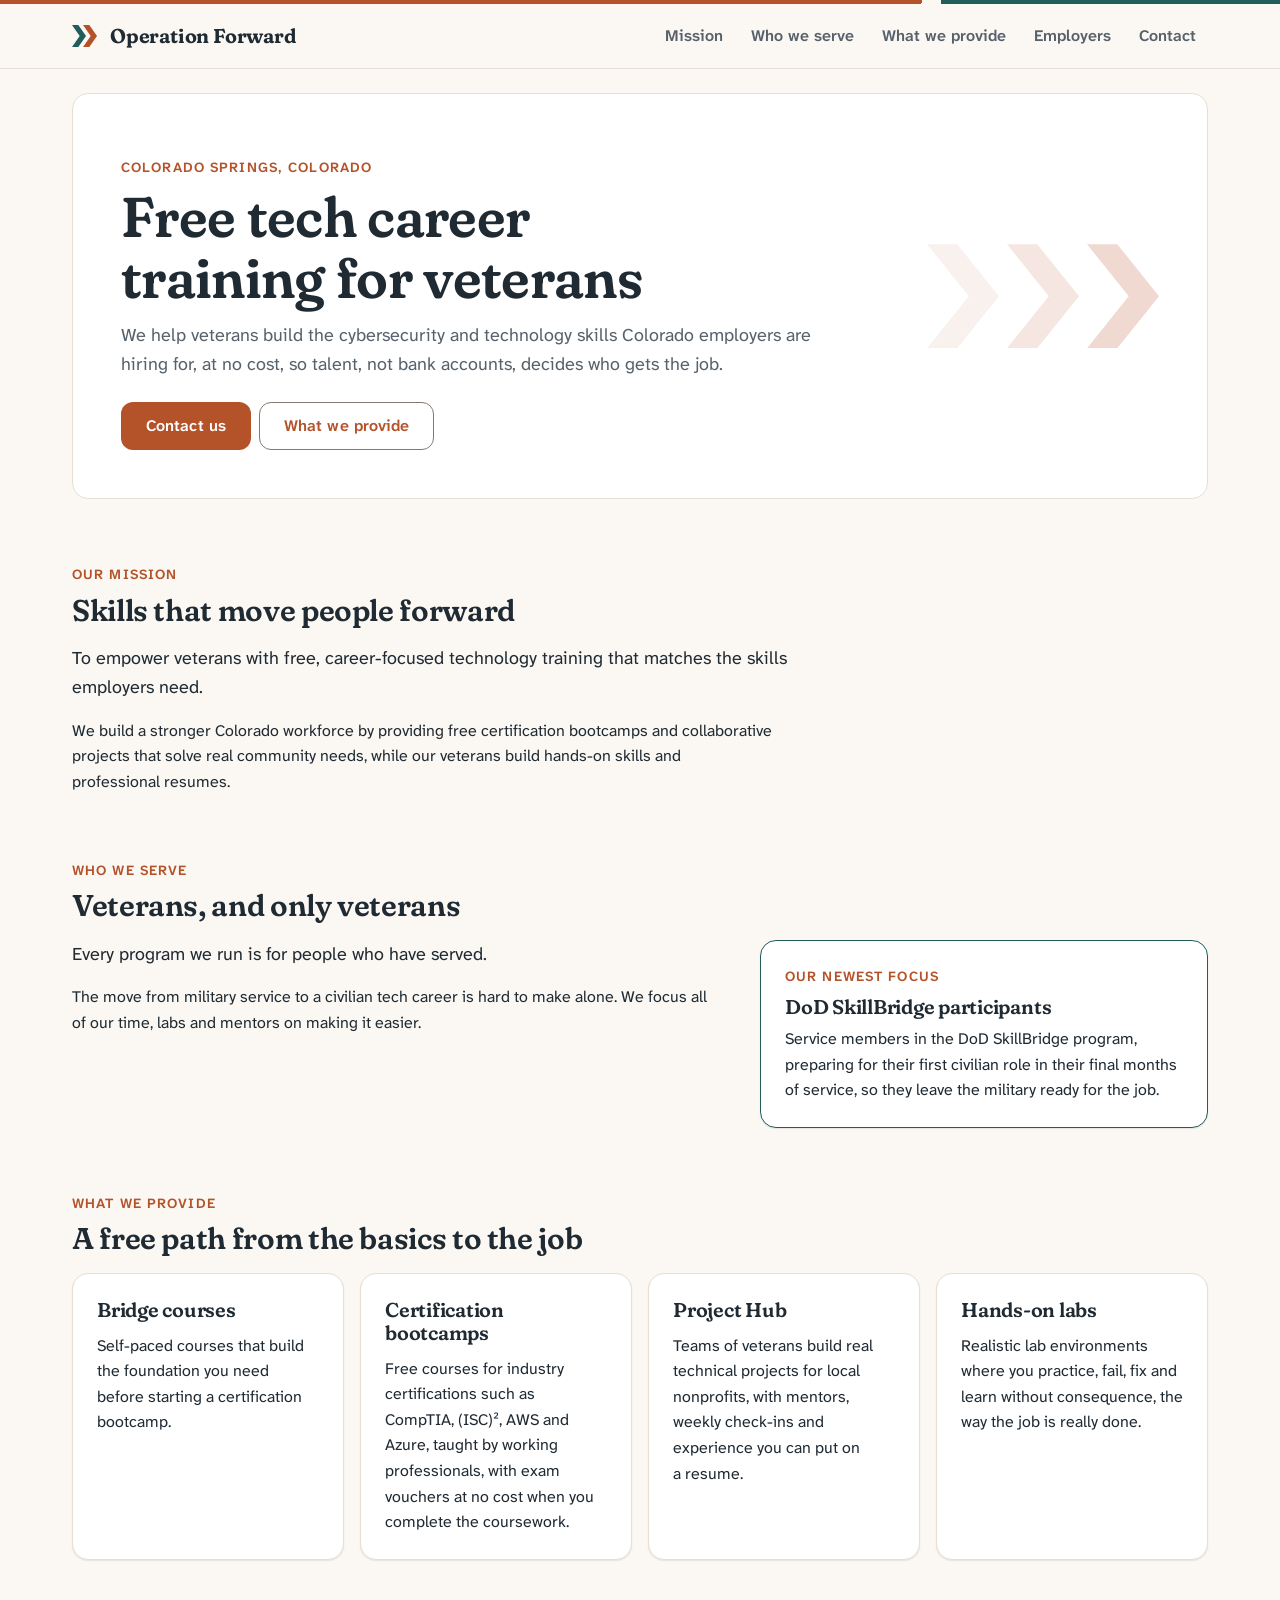
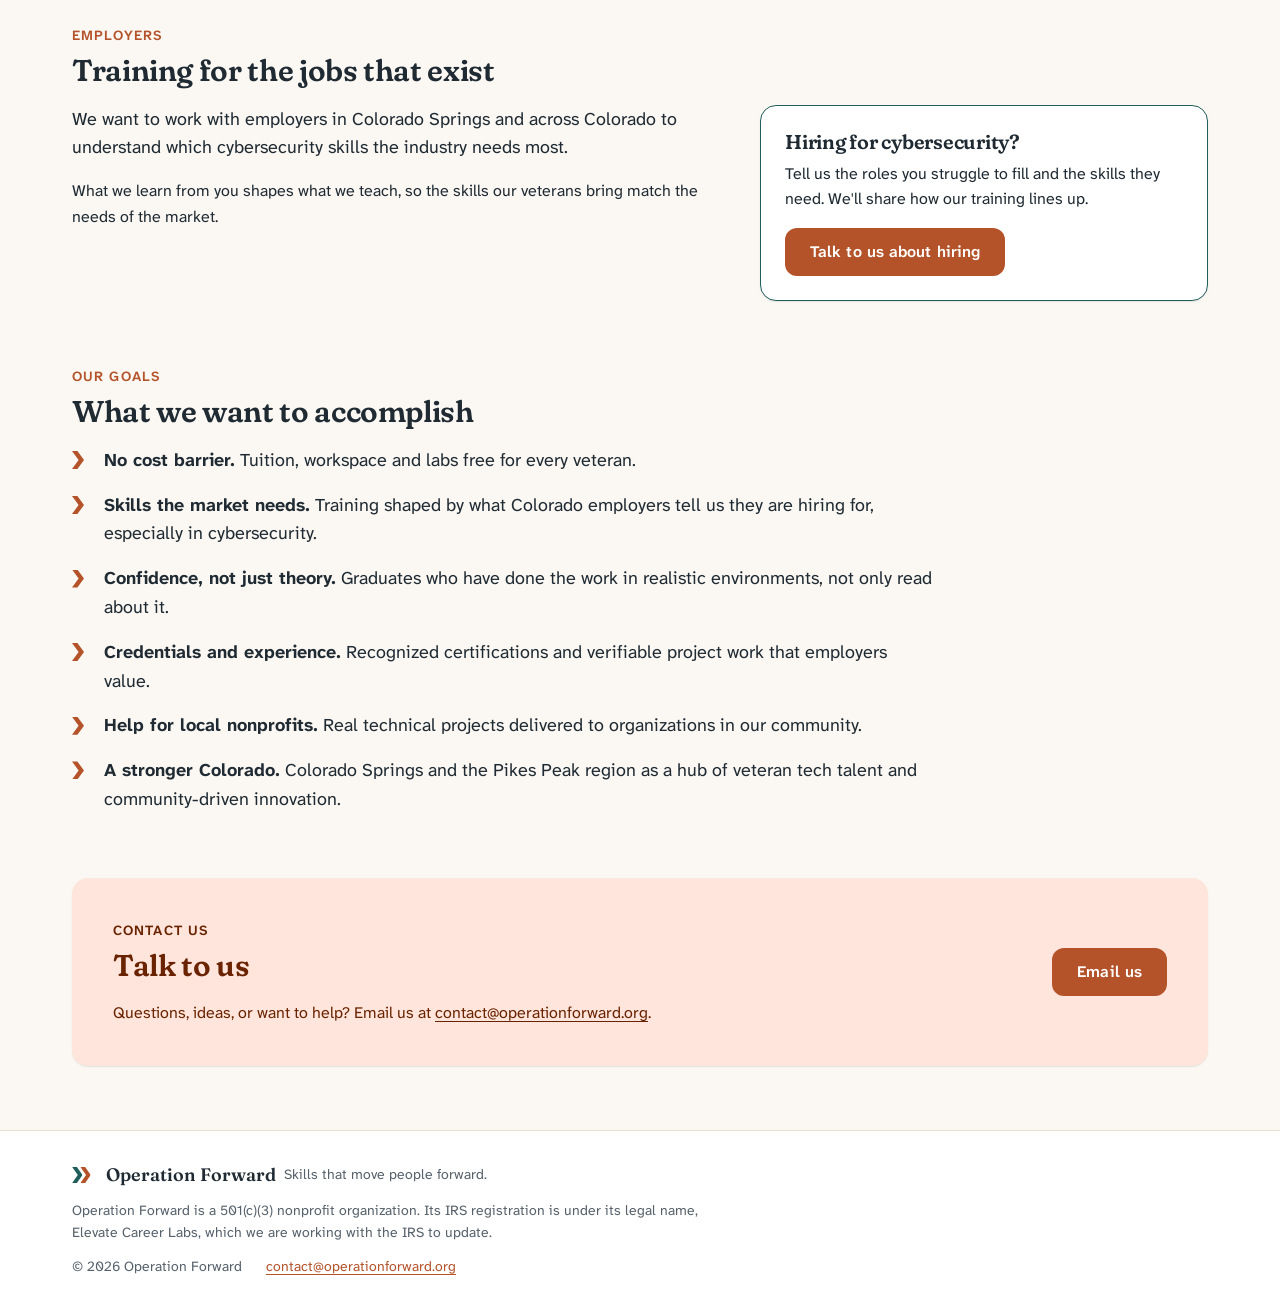
==== commit e0586e01: "Veterans only, SkillBridge focus, employers, 501(c)(3) status Owner: we focus on veterans only; our " ====
--- a/index.html
+++ b/index.html
@@ -5,13 +5,13 @@
 <meta name="viewport" content="width=device-width, initial-scale=1">
 <meta http-equiv="Content-Security-Policy" content="default-src 'self'; img-src 'self'; style-src 'self'; font-src 'self'; base-uri 'self'; form-action 'none'">
 <title>Operation Forward: free tech career training for veterans</title>
-<meta name="description" content="Operation Forward is a charity offering free, career-focused technology training to veterans and career-changers in the Pikes Peak region.">
+<meta name="description" content="Operation Forward is a 501(c)(3) nonprofit offering free, career-focused cybersecurity and technology training to veterans in Colorado, starting with service members in the DoD SkillBridge program.">
 <meta name="theme-color" content="#FBF8F3" media="(prefers-color-scheme: light)">
 <meta name="theme-color" content="#13171B" media="(prefers-color-scheme: dark)">
 <meta property="og:type" content="website">
 <meta property="og:site_name" content="Operation Forward">
 <meta property="og:title" content="Operation Forward: free tech career training for veterans">
-<meta property="og:description" content="Free, career-focused technology training for veterans and career-changers in the Pikes Peak region.">
+<meta property="og:description" content="Free cybersecurity and technology career training for veterans in Colorado.">
 <meta property="og:image" content="https://operation-forward.github.io/assets/social-card.png">
 <meta property="og:image:width" content="1200">
 <meta property="og:image:height" content="630">
@@ -37,8 +37,9 @@
     <nav class="lms-nav" aria-label="Main">
       <ul>
         <li><a href="#mission">Mission</a></li>
+        <li><a href="#serve">Who we serve</a></li>
         <li><a href="#provide">What we provide</a></li>
-        <li><a href="#goals">Our goals</a></li>
+        <li><a href="#employers">Employers</a></li>
         <li><a href="#contact">Contact</a></li>
       </ul>
     </nav>
@@ -50,10 +51,10 @@
     <section class="lms-page-header hero" aria-labelledby="title">
       <span class="motif" aria-hidden="true"><i></i><i></i><i></i></span>
       <div class="text">
-        <p class="eyebrow">Pikes Peak region</p>
-        <h1 id="title" class="display">Free tech career training for veterans and career-changers</h1>
-        <p class="lead">Operation Forward is a charity that removes the cost barrier to a career in
-          technology, so talent, not bank accounts, decides who gets one.</p>
+        <p class="eyebrow">Colorado Springs, Colorado</p>
+        <h1 id="title" class="display">Free tech career training for veterans</h1>
+        <p class="lead">We help veterans build the cybersecurity and technology skills Colorado employers
+          are hiring for, at no cost, so talent, not bank accounts, decides who gets the job.</p>
       </div>
       <div class="actions">
         <a class="lms-btn filled big" href="#contact">Contact us</a>
@@ -65,11 +66,29 @@
       <p class="lms-eyebrow">Our mission</p>
       <h2 id="mission-title">Skills that move people forward</h2>
       <div class="lms-prose">
-        <p class="big">To empower adults in the Pikes Peak region, especially veterans and
-          career-changers, with free, career-focused technology training.</p>
-        <p>We build a stronger local workforce by providing free certification bootcamps and
-          collaborative projects that solve real community needs, while our students build hands-on
+        <p class="big">To empower veterans with free, career-focused technology training that matches
+          the skills employers need.</p>
+        <p>We build a stronger Colorado workforce by providing free certification bootcamps and
+          collaborative projects that solve real community needs, while our veterans build hands-on
           skills and professional resumes.</p>
+      </div>
+    </section>
+
+    <section id="serve" class="block" aria-labelledby="serve-title">
+      <p class="lms-eyebrow">Who we serve</p>
+      <h2 id="serve-title">Veterans, and only veterans</h2>
+      <div class="split">
+        <div class="lms-prose">
+          <p class="big">Every program we run is for people who have served.</p>
+          <p>The move from military service to a civilian tech career is hard to make alone. We focus
+            all of our time, labs and mentors on making it easier.</p>
+        </div>
+        <div class="lms-card focus">
+          <p class="lms-eyebrow">Our newest focus</p>
+          <h3>DoD SkillBridge participants</h3>
+          <p>Service members in the DoD SkillBridge program, preparing for their first civilian role
+            in their final months of service, so they leave the military ready for the job.</p>
+        </div>
       </div>
     </section>
 
@@ -79,25 +98,44 @@
       <div class="grid four">
         <article class="lms-card">
           <h3>Bridge courses</h3>
-          <p>Self-paced courses that build the foundation a student needs before starting a
-            certification bootcamp.</p>
+          <p>Self-paced courses that build the foundation you need before starting a certification
+            bootcamp.</p>
         </article>
         <article class="lms-card">
           <h3>Certification bootcamps</h3>
           <p>Free courses for industry certifications such as CompTIA, (ISC)², AWS and Azure, taught by
-            working professionals, with exam vouchers at no cost for students who complete the
+            working professionals, with exam vouchers at no cost when you complete the
             coursework.</p>
         </article>
         <article class="lms-card">
           <h3>Project Hub</h3>
-          <p>Student teams build real technical projects for local nonprofits, with mentors, weekly
-            check-ins and experience they can put on a resume.</p>
+          <p>Teams of veterans build real technical projects for local nonprofits, with mentors,
+            weekly check-ins and experience you can put on a resume.</p>
         </article>
         <article class="lms-card">
           <h3>Hands-on labs</h3>
-          <p>Realistic lab environments where students practice, fail, fix and learn without
+          <p>Realistic lab environments where you practice, fail, fix and learn without
             consequence, the way the job is really done.</p>
         </article>
+      </div>
+    </section>
+
+    <section id="employers" class="block" aria-labelledby="employers-title">
+      <p class="lms-eyebrow">Employers</p>
+      <h2 id="employers-title">Training for the jobs that exist</h2>
+      <div class="split">
+        <div class="lms-prose">
+          <p class="big">We want to work with employers in Colorado Springs and across Colorado to
+            understand which cybersecurity skills the industry needs most.</p>
+          <p>What we learn from you shapes what we teach, so the skills our veterans bring match the
+            needs of the market.</p>
+        </div>
+        <div class="lms-card focus">
+          <h3>Hiring for cybersecurity?</h3>
+          <p>Tell us the roles you struggle to fill and the skills they need. We'll share how our
+            training lines up.</p>
+          <a class="lms-btn filled big" href="mailto:contact@operationforward.org?subject=Employer%20partnership">Talk to us about hiring</a>
+        </div>
       </div>
     </section>
 
@@ -105,15 +143,17 @@
       <p class="lms-eyebrow">Our goals</p>
       <h2 id="goals-title">What we want to accomplish</h2>
       <ul class="goals">
-        <li><strong>No cost barrier.</strong> Tuition, workspace and labs free for every student.</li>
+        <li><strong>No cost barrier.</strong> Tuition, workspace and labs free for every veteran.</li>
+        <li><strong>Skills the market needs.</strong> Training shaped by what Colorado employers tell us
+          they are hiring for, especially in cybersecurity.</li>
         <li><strong>Confidence, not just theory.</strong> Graduates who have done the work in realistic
           environments, not only read about it.</li>
         <li><strong>Credentials and experience.</strong> Recognized certifications and verifiable
           project work that employers value.</li>
         <li><strong>Help for local nonprofits.</strong> Real technical projects delivered to organizations
           in our community.</li>
-        <li><strong>A stronger region.</strong> The Pikes Peak region as a hub of accessible tech talent
-          and community-driven innovation.</li>
+        <li><strong>A stronger Colorado.</strong> Colorado Springs and the Pikes Peak region as a hub of
+          veteran tech talent and community-driven innovation.</li>
       </ul>
     </section>
 
@@ -140,6 +180,8 @@
       <span>Operation Forward</span>
       <span class="tagline">Skills that move people forward.</span>
     </div>
+    <p class="legal">Operation Forward is a 501(c)(3) nonprofit organization. Its IRS registration is
+      under its legal name, Elevate Career Labs, which we are working with the IRS to update.</p>
     <div class="meta">
       <span>© 2026 Operation Forward</span>
       <a href="mailto:contact@operationforward.org">contact@operationforward.org</a>
--- a/assets/site.css
+++ b/assets/site.css
@@ -52,3 +52,12 @@
 .cta h2, .cta p, .cta .lms-eyebrow, .cta a:not(.lms-btn) { color: var(--lms-on-accent-container); }
 .cta .actions { display: flex; flex-wrap: wrap; gap: var(--lms-space-2); align-content: center; }
 @media (min-width: 900px) { .cta { grid-template-columns: minmax(0, 1fr) auto; align-items: center; padding: var(--lms-space-10); } }
+
+/* Two columns once there is room: text beside a highlighted card. */
+.split { display: grid; gap: var(--lms-space-6); align-items: start; }
+@media (min-width: 1000px) { .split { grid-template-columns: minmax(0, var(--lms-measure)) minmax(0, 28rem); gap: var(--lms-space-12); } }
+.focus { display: grid; gap: var(--lms-space-2); justify-items: start; border-color: var(--lms-secondary); }
+.focus h3, .focus p { margin: 0; }
+.focus .lms-btn { margin-top: var(--lms-space-2); }
+
+.lms-footer .legal { max-width: var(--lms-measure); margin: 0; }
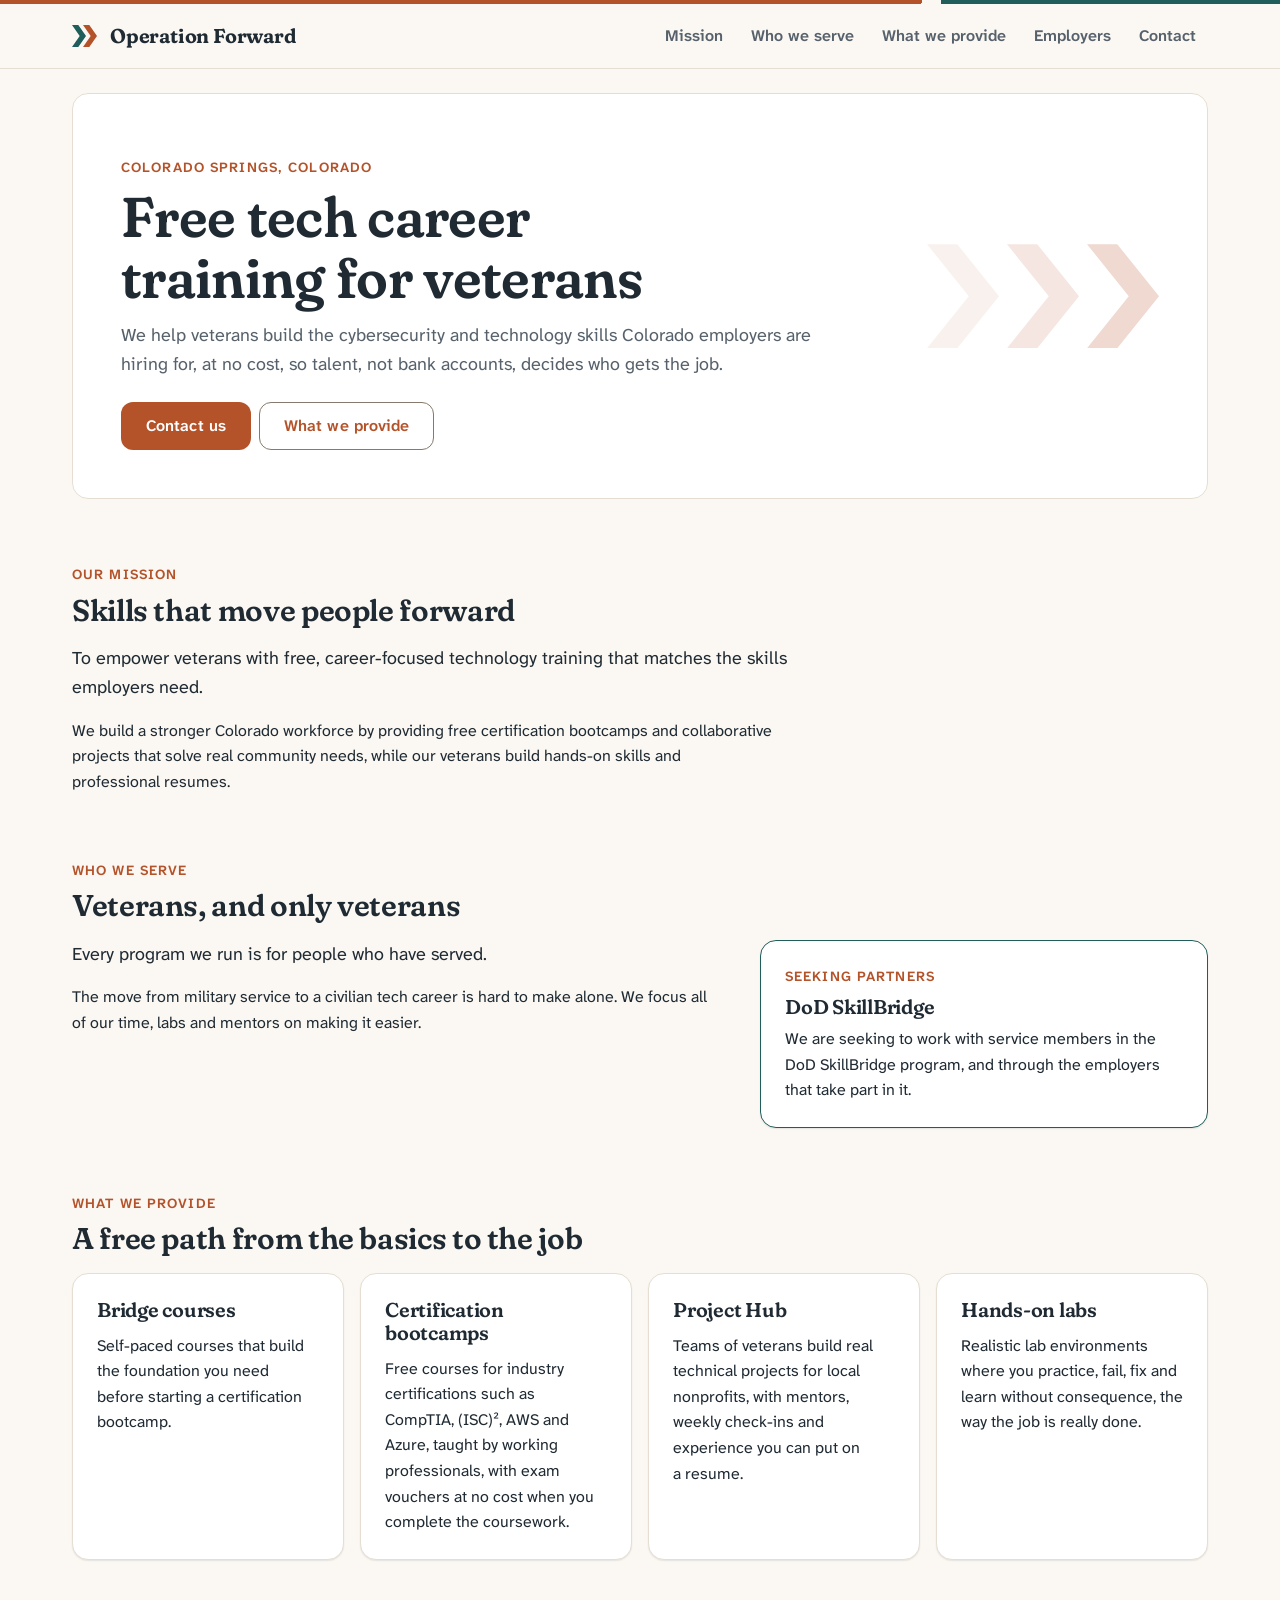
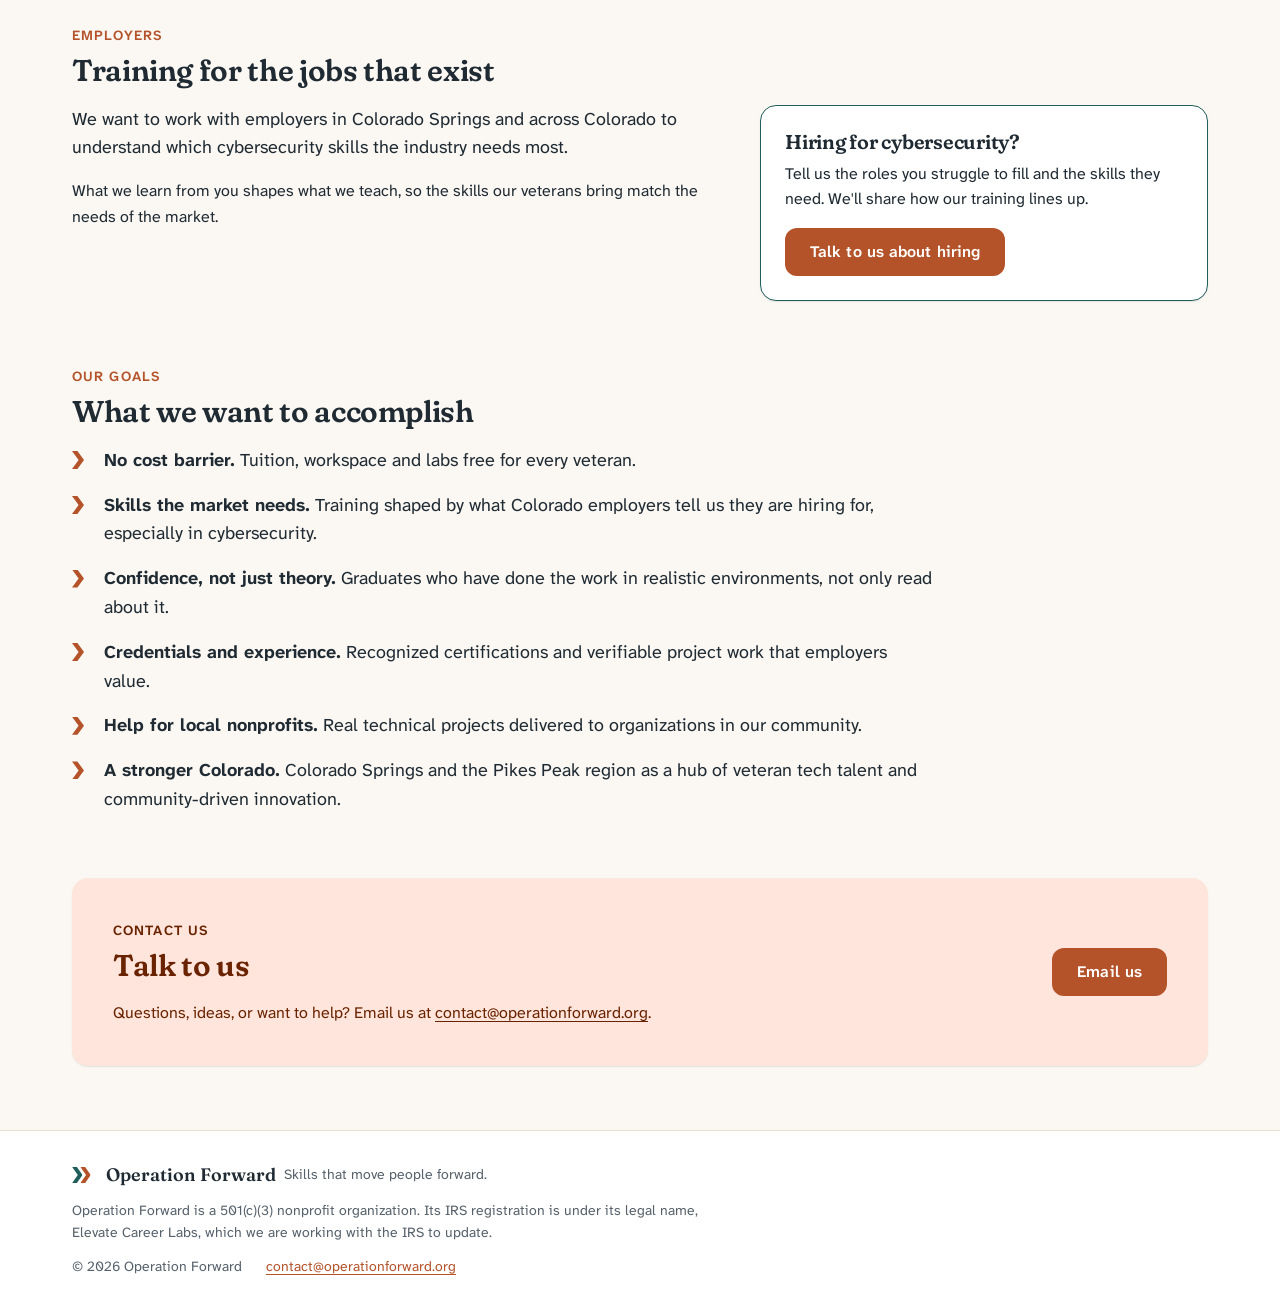
==== commit fcd500d8: "SkillBridge: seeking to work with members and employers, not a focus Owner: "I did not say we are fo" ====
--- a/index.html
+++ b/index.html
@@ -5,7 +5,7 @@
 <meta name="viewport" content="width=device-width, initial-scale=1">
 <meta http-equiv="Content-Security-Policy" content="default-src 'self'; img-src 'self'; style-src 'self'; font-src 'self'; base-uri 'self'; form-action 'none'">
 <title>Operation Forward: free tech career training for veterans</title>
-<meta name="description" content="Operation Forward is a 501(c)(3) nonprofit offering free, career-focused cybersecurity and technology training to veterans in Colorado, starting with service members in the DoD SkillBridge program.">
+<meta name="description" content="Operation Forward is a 501(c)(3) nonprofit offering free, career-focused cybersecurity and technology training to veterans in Colorado.">
 <meta name="theme-color" content="#FBF8F3" media="(prefers-color-scheme: light)">
 <meta name="theme-color" content="#13171B" media="(prefers-color-scheme: dark)">
 <meta property="og:type" content="website">
@@ -84,10 +84,10 @@
             all of our time, labs and mentors on making it easier.</p>
         </div>
         <div class="lms-card focus">
-          <p class="lms-eyebrow">Our newest focus</p>
-          <h3>DoD SkillBridge participants</h3>
-          <p>Service members in the DoD SkillBridge program, preparing for their first civilian role
-            in their final months of service, so they leave the military ready for the job.</p>
+          <p class="lms-eyebrow">Seeking partners</p>
+          <h3>DoD SkillBridge</h3>
+          <p>We are seeking to work with service members in the DoD SkillBridge program, and through
+            the employers that take part in it.</p>
         </div>
       </div>
     </section>
